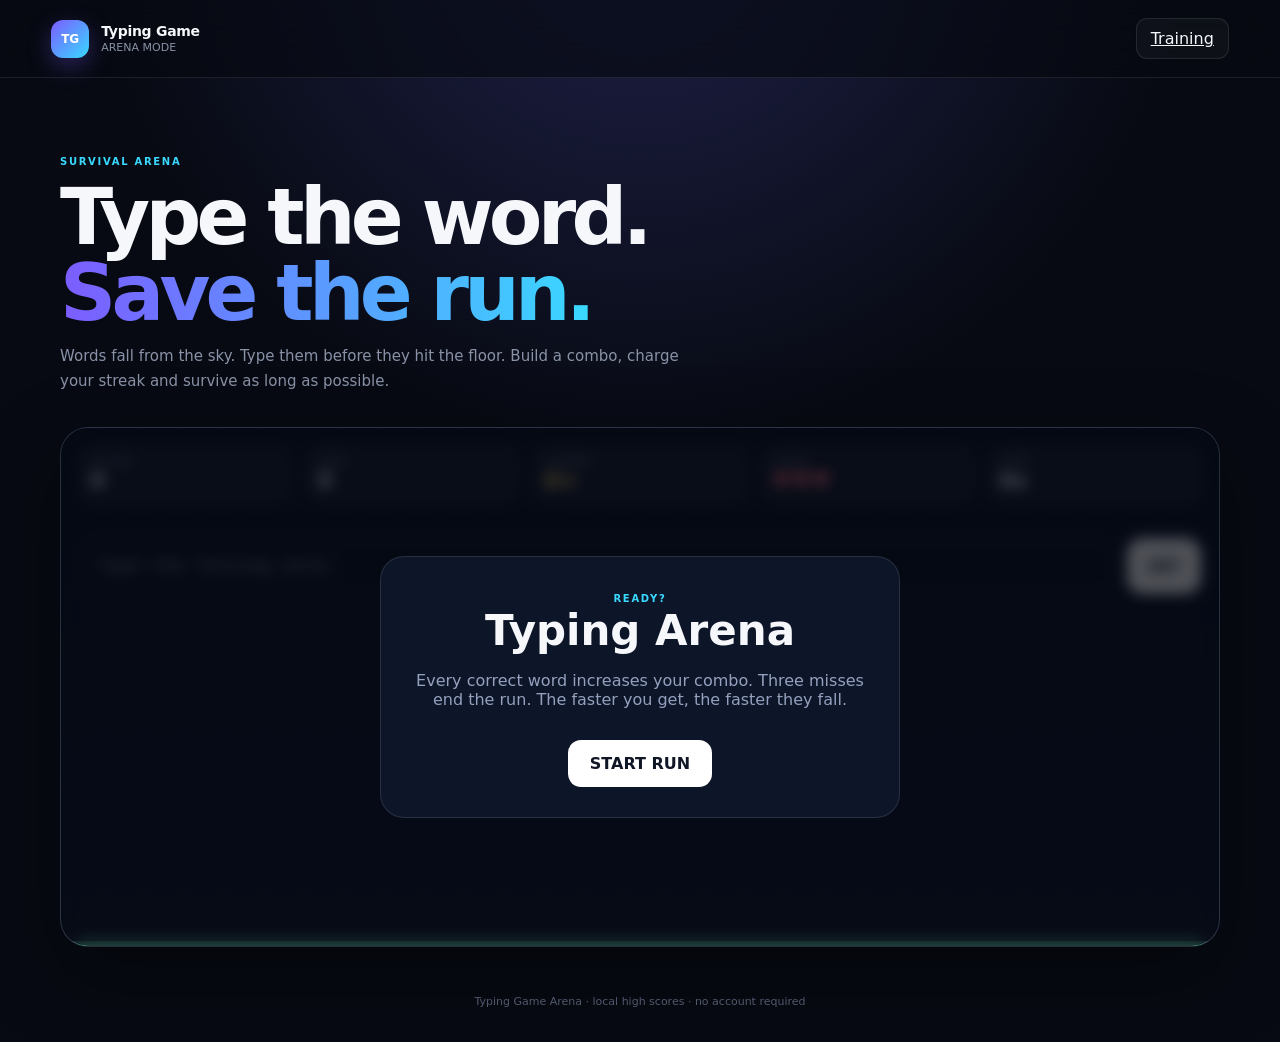
==== game.html @ dcc9b296 "Add fun survival arena game" ====
<!doctype html><html lang="en"><head><meta charset="utf-8"><meta name="viewport" content="width=device-width,initial-scale=1"><title>Typing Game — Arena</title><link rel="stylesheet" href="styles.css"><style>.arena{min-height:520px;position:relative;overflow:hidden;border:1px solid rgba(255,255,255,.12);border-radius:28px;background:linear-gradient(180deg,#091122,#11182b);box-shadow:0 28px 80px rgba(0,0,0,.35)}.arena:before{content:"";position:absolute;inset:0;background:linear-gradient(rgba(255,255,255,.025) 1px,transparent 1px),linear-gradient(90deg,rgba(255,255,255,.025) 1px,transparent 1px);background-size:40px 40px}.hud{display:grid;grid-template-columns:repeat(5,1fr);gap:10px;padding:16px;position:relative;z-index:2}.hud .h{background:rgba(255,255,255,.055);border:1px solid rgba(255,255,255,.08);border-radius:14px;padding:10px 12px}.hud small{display:block;color:#8d99b8;font-size:11px;letter-spacing:.12em}.hud strong{font-size:22px}.fall{position:absolute;top:-44px;padding:10px 15px;border-radius:12px;background:#18233c;border:1px solid rgba(255,255,255,.12);font:700 16px JetBrains Mono,monospace;box-shadow:0 12px 24px rgba(0,0,0,.25);white-space:nowrap}.fall.target{border-color:#7c9cff;box-shadow:0 0 0 2px rgba(124,156,255,.12),0 12px 28px rgba(0,0,0,.3)}.lives{color:#ff7184}.bar{position:absolute;left:0;right:0;bottom:0;height:5px;background:#24304a}.bar span{display:block;height:100%;width:100%;background:#77f0bf;transition:width .12s linear}.inputbar{position:relative;z-index:3;padding:18px;display:flex;gap:12px}.inputbar input{flex:1;padding:17px 18px;border-radius:16px;border:1px solid rgba(255,255,255,.12);background:#0b1324;color:#fff;outline:0;font:700 18px JetBrains Mono,monospace}.inputbar button{padding:0 22px;border:0;border-radius:16px;background:#fff;color:#0a1020;font-weight:800;cursor:pointer}.overlay{position:absolute;inset:0;display:grid;place-items:center;background:rgba(4,7,15,.7);backdrop-filter:blur(7px);z-index:5}.panel{width:min(520px,calc(100% - 32px));padding:30px;border:1px solid rgba(255,255,255,.11);border-radius:24px;background:#0d1528;text-align:center}.panel h1{margin:0 0 8px;font-size:42px}.panel p{color:#94a0bd}.panel button{margin-top:15px;padding:14px 22px;border:0;border-radius:13px;background:#fff;color:#101625;font-weight:800;cursor:pointer}.combo{color:#ffd86b}.streak{animation:pop .22s}.hit{animation:hit .18s}@keyframes pop{50%{transform:scale(1.12)}}@keyframes hit{50%{filter:brightness(1.8);transform:translateX(5px)}}@media(max-width:700px){.hud{grid-template-columns:repeat(3,1fr)}.arena{min-height:560px}.panel h1{font-size:32px}}</style></head><body><header class="topbar"><a class="brand" href="index.html"><span class="brand-mark">TG</span><span><strong>Typing Game</strong><small>ARENA MODE</small></span></a><div class="top-actions"><a class="ghost-btn" href="index.html">Training</a></div></header><main class="shell"><section class="hero"><div><span class="eyebrow">SURVIVAL ARENA</span><h1>Type the word.<br><span>Save the run.</span></h1><p>Words fall from the sky. Type them before they hit the floor. Build a combo, charge your streak and survive as long as possible.</p></div></section><section class="arena" id="arena"><div class="hud"><div class="h"><small>SCORE</small><strong id="score">0</strong></div><div class="h"><small>WPM</small><strong id="wpm">0</strong></div><div class="h"><small>COMBO</small><strong id="combo" class="combo">0×</strong></div><div class="h"><small>LIVES</small><strong id="lives" class="lives">♥♥♥</strong></div><div class="h"><small>TIME</small><strong id="time">0s</strong></div></div><div id="wordLayer"></div><div class="inputbar"><input id="answer" autocomplete="off" autocorrect="off" autocapitalize="off" spellcheck="false" placeholder="Type the falling word…"><button id="submit">HIT</button></div><div class="bar"><span id="lifeBar"></span></div><div id="overlay" class="overlay"><div class="panel"><div class="eyebrow">READY?</div><h1>Typing Arena</h1><p>Every correct word increases your combo. Three misses end the run. The faster you get, the faster they fall.</p><button id="start">START RUN</button></div></div></section></main><footer class="site-footer">Typing Game Arena · local high scores · no account required</footer><script>
(()=>{const $=id=>document.getElementById(id),arena=$('arena'),layer=$('wordLayer'),input=$('answer'),start=$('start'),overlay=$('overlay'),submit=$('submit');const state={run:false,score:0,combo:0,lives:3,spawn:1000,speed:72,words:[],began:0,correct:0,chars:0,timer:null,spawnTimer:null};const words=('apple planet rocket thunder forest galaxy keyboard browser coffee midnight shadow energy velocity matrix rhythm signal quantum pixel coding hacker victory future focus typing warrior speed engine network digital secure challenge precision'.split(' '));function reset(){state.score=0;state.combo=0;state.lives=3;state.spawn=1000;state.speed=72;state.words=[];state.correct=0;state.chars=0;layer.innerHTML='';input.value='';paint();}function paint(){ $('score').textContent=state.score;$('combo').textContent=state.combo+'×';$('lives').textContent='♥'.repeat(state.lives)+'♡'.repeat(3-state.lives);$('time').textContent=state.run?Math.floor((Date.now()-state.began)/1000)+'s':'0s';$('wpm').textContent=state.correct?Math.round((state.chars/5)/Math.max((Date.now()-state.began)/60000,.01)):0;$('lifeBar').style.width=Math.max(0,state.lives/3*100)+'%';}function spawn(){if(!state.run)return;const el=document.createElement('div');el.className='fall';el.textContent=words[Math.floor(Math.random()*words.length)];el.style.left=(5+Math.random()*82)+'%';el.style.top='-46px';layer.appendChild(el);state.words.push({el,word:el.textContent,y:-46});}function hit(word){const i=state.words.findIndex(x=>x.word===word);if(i<0)return;const x=state.words[i];x.el.remove();state.words.splice(i,1);state.combo++;state.correct++;state.chars+=word.length;state.score+=10+Math.min(90,state.combo*3);if(state.combo%10===0){state.lives=Math.min(3,state.lives+1);}$('combo').classList.remove('streak');void $('combo').offsetWidth;$('combo').classList.add('streak');paint();}function miss(i){const x=state.words[i];if(!x)return;x.el.remove();state.words.splice(i,1);state.lives--;state.combo=0;arena.classList.remove('hit');void arena.offsetWidth;arena.classList.add('hit');if(state.lives<=0)end();paint();}function end(){state.run=false;clearInterval(state.timer);clearTimeout(state.spawnTimer);document.querySelectorAll('.fall').forEach(e=>e.remove());const best=Number(localStorage.getItem('tg-arena-best')||0);if(state.score>best)localStorage.setItem('tg-arena-best',state.score);overlay.querySelector('h1').textContent='Run Over';overlay.querySelector('p').textContent=`Score ${state.score} · Best ${Math.max(best,state.score)} · ${$('wpm').textContent} WPM`;start.textContent='PLAY AGAIN';overlay.style.display='grid';}function loop(){if(!state.run)return;const now=performance.now();state.words.forEach((x,i)=>{x.y+=state.speed/60;x.el.style.top=x.y+'px';if(x.y>arena.clientHeight-110)miss(i);});if(state.speed<230)state.speed+=.035;paint();requestAnimationFrame(loop);}function begin(){reset();state.run=true;state.began=Date.now();overlay.style.display='none';input.focus();state.spawnTimer=setInterval(spawn,450);state.timer=setInterval(paint,250);spawn();loop();}function submitWord(){if(!state.run)return;const v=input.value.trim().toLowerCase();if(!v)return;hit(v);input.value='';}submit.onclick=submitWord;input.addEventListener('keydown',e=>{if(e.key==='Enter'){e.preventDefault();submitWord()}});start.onclick=begin;paint();})();</script></body></html>
---- styles.css ----
:root { --bg:#070a12; --panel:rgba(14,18,31,.86); --panel-2:#111728; --line:rgba(255,255,255,.09); --text:#f5f7fb; --muted:#8992a7; --muted-2:#596177; --accent:#7c5cff; --accent-2:#39d9ff; --good:#56e39f; --bad:#ff6b7d; --shadow:0 24px 70px rgba(0,0,0,.35); }
:root.light { --bg:#eef1f7; --panel:rgba(255,255,255,.86); --panel-2:#fff; --line:rgba(20,28,48,.10); --text:#141a27; --muted:#667084; --muted-2:#98a1b2; --shadow:0 24px 70px rgba(35,47,80,.12); }
*{box-sizing:border-box} html{scroll-behavior:smooth} body{margin:0;min-height:100vh;font-family:Inter,system-ui,sans-serif;color:var(--text);background:radial-gradient(circle at 50% -10%,#20224b 0,var(--bg) 42%)} button,textarea{font:inherit}button{cursor:pointer}.bg-grid{position:fixed;inset:0;pointer-events:none;opacity:.22;background-image:linear-gradient(rgba(255,255,255,.035) 1px,transparent 1px),linear-gradient(90deg,rgba(255,255,255,.035) 1px,transparent 1px);background-size:48px 48px;mask-image:linear-gradient(to bottom,black,transparent 86%)}
.topbar{position:sticky;top:0;z-index:10;display:flex;align-items:center;justify-content:space-between;padding:18px clamp(18px,4vw,56px);background:rgba(7,10,18,.66);backdrop-filter:blur(18px);border-bottom:1px solid var(--line)}.brand{display:flex;gap:12px;align-items:center;color:var(--text);text-decoration:none}.brand-mark{display:grid;place-items:center;width:38px;height:38px;border-radius:12px;font-weight:800;font-size:12px;background:linear-gradient(135deg,var(--accent),var(--accent-2));color:#fff;box-shadow:0 8px 24px rgba(124,92,255,.32)}.brand strong{display:block;font-size:14px;letter-spacing:-.02em}.brand small{display:block;color:var(--muted);font-size:11px;margin-top:2px}.top-actions{display:flex;gap:8px;align-items:center}.icon-btn,.ghost-btn,.secondary-btn,.primary-btn{border:1px solid var(--line);color:var(--text);background:rgba(255,255,255,.035);border-radius:11px;transition:.18s ease}.icon-btn{width:38px;height:38px;display:grid;place-items:center;font-size:15px}.ghost-btn,.secondary-btn{padding:10px 14px}.primary-btn{padding:11px 17px;background:linear-gradient(135deg,var(--accent),#6144e8);border-color:transparent;font-weight:700;box-shadow:0 10px 24px rgba(124,92,255,.26)}button:hover{transform:translateY(-1px)}button:active{transform:translateY(0)}
.shell{width:min(1160px,calc(100% - 32px));margin:0 auto;padding:72px 0 22px}.hero{display:flex;justify-content:space-between;gap:40px;align-items:flex-end;margin-bottom:34px}.eyebrow{display:inline-block;color:var(--accent-2);font-size:10px;font-weight:800;letter-spacing:.17em}.hero h1{margin:10px 0 12px;font-size:clamp(44px,7vw,78px);line-height:.98;letter-spacing:-.06em}.hero h1 span{color:transparent;background:linear-gradient(90deg,var(--accent),var(--accent-2));-webkit-background-clip:text;background-clip:text}.hero p{margin:0;max-width:640px;color:var(--muted);line-height:1.65;font-size:15px}.hero-best{min-width:190px;padding:18px;border:1px solid var(--line);background:rgba(255,255,255,.025);border-radius:18px;text-align:right}.hero-best span,.hero-best small{display:block;color:var(--muted);font-size:10px;letter-spacing:.12em}.hero-best strong{display:block;font:800 34px/1.1 Inter,sans-serif;margin:8px 0 5px}
.game-card{border:1px solid var(--line);border-radius:24px;background:linear-gradient(180deg,var(--panel),rgba(10,13,23,.94));box-shadow:var(--shadow);overflow:hidden}.mode-row{display:flex;gap:5px;padding:10px;border-bottom:1px solid var(--line)}.mode-btn{flex:1;border:0;background:transparent;color:var(--muted);padding:11px 14px;border-radius:12px;font-weight:700}.mode-btn.active{color:var(--text);background:rgba(124,92,255,.13);box-shadow:inset 0 0 0 1px rgba(124,92,255,.24)}.game-head{display:grid;grid-template-columns:repeat(4,1fr);gap:1px;background:var(--line)}.stat-block{background:var(--panel-2);padding:18px 22px}.stat-block span{display:block;color:var(--muted);font-size:10px;font-weight:800;letter-spacing:.12em}.stat-block strong{display:block;margin-top:6px;font-size:28px;letter-spacing:-.04em}.timer strong{color:var(--accent-2)}.progress-track{height:4px;background:rgba(255,255,255,.04)}.progress-track span{display:block;width:0;height:100%;background:linear-gradient(90deg,var(--accent),var(--accent-2));transition:width .12s linear}.prompt-wrap{padding:30px 30px 14px}.prompt-meta{display:flex;justify-content:space-between;color:var(--muted);font-size:10px;font-weight:800;letter-spacing:.12em}.prompt{min-height:162px;margin-top:16px;padding:24px;border:1px solid var(--line);border-radius:18px;background:rgba(0,0,0,.12);color:#b8c0d0;font:600 clamp(20px,2.1vw,29px)/1.8 'JetBrains Mono',monospace;letter-spacing:-.02em;overflow:hidden}.prompt .correct{color:var(--text)}.prompt .current{background:rgba(124,92,255,.22);color:#fff;border-radius:3px;box-shadow:0 0 0 1px rgba(124,92,255,.3)}.prompt .wrong{color:var(--bad);text-decoration:underline;text-decoration-thickness:2px}.typing-shell{display:block;margin:0 30px 22px;border:1px solid var(--line);border-radius:18px;background:#090d17;transition:.2s ease}.typing-shell:focus-within{border-color:rgba(124,92,255,.65);box-shadow:0 0 0 4px rgba(124,92,255,.10)}.typing-shell textarea{display:block;width:100%;min-height:96px;resize:none;border:0;outline:0;padding:20px 22px;background:transparent;color:var(--text);font:600 17px/1.6 'JetBrains Mono',monospace}.typing-shell textarea::placeholder{color:var(--muted-2)}.game-footer{display:flex;align-items:center;justify-content:space-between;gap:16px;padding:0 30px 28px}.micro-stats{display:flex;gap:17px;flex-wrap:wrap;color:var(--muted);font-size:12px}.micro-stats b{color:var(--text)}.controls{display:flex;gap:9px}kbd{margin-left:6px;padding:2px 6px;border-radius:6px;border:1px solid var(--line);color:var(--muted);font-size:10px;background:rgba(255,255,255,.04)}.feature-grid{display:grid;grid-template-columns:repeat(4,1fr);gap:12px;margin-top:14px}.feature-card{min-height:180px;padding:20px;border:1px solid var(--line);border-radius:18px;background:rgba(255,255,255,.025)}.feature-card::before{content:"";display:block;width:36px;height:3px;border-radius:999px;background:linear-gradient(90deg,var(--accent),var(--accent-2));margin-bottom:18px}.feature-icon{font-size:20px}.feature-card h3{margin:15px 0 8px;font-size:15px}.feature-card p{margin:0;color:var(--muted);font-size:12px;line-height:1.6}.dialog{width:min(680px,calc(100% - 32px));padding:0;border:1px solid var(--line);border-radius:22px;background:var(--panel-2);color:var(--text);box-shadow:0 35px 100px rgba(0,0,0,.55)}.dialog::backdrop{background:rgba(0,0,0,.58);backdrop-filter:blur(8px)}.dialog-head{display:flex;justify-content:space-between;gap:18px;padding:24px;border-bottom:1px solid var(--line)}.dialog h2{margin:7px 0 0;letter-spacing:-.04em}.stats-grid{display:grid;grid-template-columns:repeat(4,1fr);gap:1px;background:var(--line)}.stats-grid>div{padding:20px;background:var(--panel-2)}.stats-grid span{color:var(--muted);font-size:10px;text-transform:uppercase;letter-spacing:.1em}.stats-grid strong{display:block;margin-top:7px;font-size:24px}.achievement-panel{padding:24px}.panel-title{display:flex;justify-content:space-between;color:var(--muted);font-size:12px;margin-bottom:12px}.achievements{display:grid;grid-template-columns:1fr 1fr;gap:10px}.achievement{display:flex;gap:12px;align-items:center;padding:13px;border:1px solid var(--line);border-radius:14px;background:rgba(255,255,255,.025);opacity:.5}.achievement.unlocked{opacity:1;border-color:rgba(86,227,159,.32)}.achievement-icon{font-size:20px;width:32px;text-align:center}.achievement strong{display:block;font-size:12px}.achievement small{color:var(--muted);font-size:10px}.dialog-actions{display:flex;justify-content:flex-end;padding:0 24px 24px}.toast{position:fixed;left:50%;bottom:22px;transform:translate(-50%,20px);padding:11px 15px;border:1px solid var(--line);border-radius:999px;background:#131a2b;color:var(--text);font-size:12px;font-weight:700;opacity:0;pointer-events:none;transition:.24s;z-index:30}.toast.show{opacity:1;transform:translate(-50%,0)}.site-footer{padding:26px 16px 34px;text-align:center;color:var(--muted-2);font-size:11px}.site-footer span{color:var(--muted)}.shake{animation:shake .25s linear}@keyframes shake{25%{transform:translateX(-3px)}50%{transform:translateX(3px)}75%{transform:translateX(-2px)}}.pulse{animation:pulse .28s ease}@keyframes pulse{50%{transform:scale(1.015)}}
@media (max-width:900px){.feature-grid{grid-template-columns:1fr 1fr}.hero{align-items:flex-start;flex-direction:column}.hero-best{width:100%;text-align:left}.game-footer{align-items:flex-start;flex-direction:column}.controls{width:100%}.controls button{flex:1}}@media (max-width:620px){.shell{width:min(100% - 18px,1160px);padding-top:42px}.topbar{padding:14px 12px}.ghost-btn{display:none}.hero h1{font-size:46px}.game-head{grid-template-columns:1fr 1fr}.prompt-wrap{padding:22px 16px 10px}.prompt{padding:18px;min-height:180px;font-size:17px;line-height:1.9}.typing-shell{margin:0 16px 18px}.game-footer{padding:0 16px 18px}.feature-grid{grid-template-columns:1fr}.achievements{grid-template-columns:1fr}.stats-grid{grid-template-columns:1fr 1fr}}
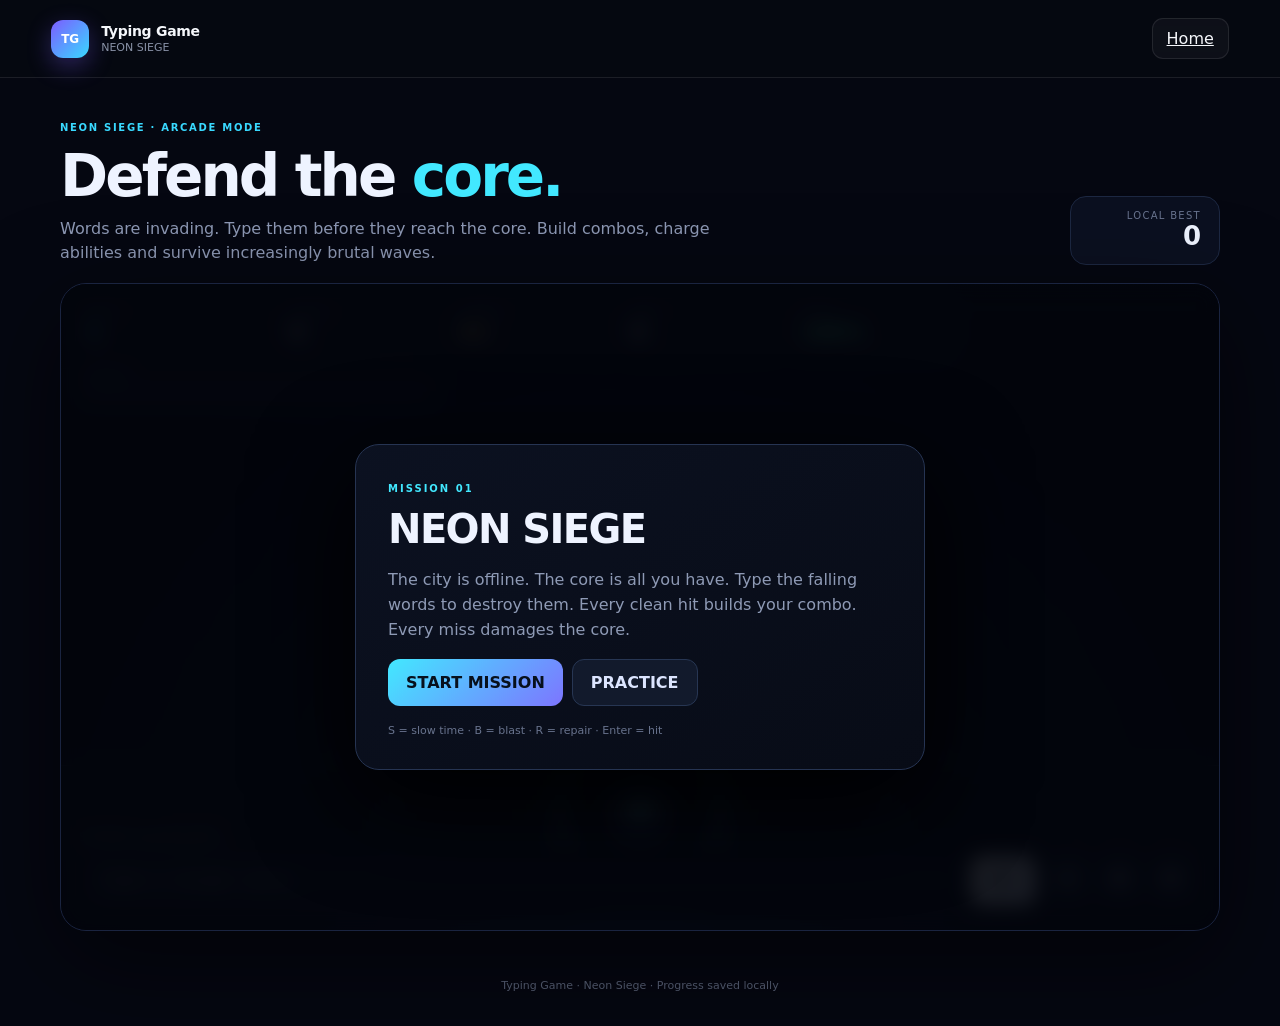
==== commit 79ea62d9: "Rebuild Typing Game as Neon Siege arcade experience" ====
--- a/game.html
+++ b/game.html
@@ -1,2 +1,31 @@
-<!doctype html><html lang="en"><head><meta charset="utf-8"><meta name="viewport" content="width=device-width,initial-scale=1"><title>Typing Game — Arena</title><link rel="stylesheet" href="styles.css"><style>.arena{min-height:520px;position:relative;overflow:hidden;border:1px solid rgba(255,255,255,.12);border-radius:28px;background:linear-gradient(180deg,#091122,#11182b);box-shadow:0 28px 80px rgba(0,0,0,.35)}.arena:before{content:"";position:absolute;inset:0;background:linear-gradient(rgba(255,255,255,.025) 1px,transparent 1px),linear-gradient(90deg,rgba(255,255,255,.025) 1px,transparent 1px);background-size:40px 40px}.hud{display:grid;grid-template-columns:repeat(5,1fr);gap:10px;padding:16px;position:relative;z-index:2}.hud .h{background:rgba(255,255,255,.055);border:1px solid rgba(255,255,255,.08);border-radius:14px;padding:10px 12px}.hud small{display:block;color:#8d99b8;font-size:11px;letter-spacing:.12em}.hud strong{font-size:22px}.fall{position:absolute;top:-44px;padding:10px 15px;border-radius:12px;background:#18233c;border:1px solid rgba(255,255,255,.12);font:700 16px JetBrains Mono,monospace;box-shadow:0 12px 24px rgba(0,0,0,.25);white-space:nowrap}.fall.target{border-color:#7c9cff;box-shadow:0 0 0 2px rgba(124,156,255,.12),0 12px 28px rgba(0,0,0,.3)}.lives{color:#ff7184}.bar{position:absolute;left:0;right:0;bottom:0;height:5px;background:#24304a}.bar span{display:block;height:100%;width:100%;background:#77f0bf;transition:width .12s linear}.inputbar{position:relative;z-index:3;padding:18px;display:flex;gap:12px}.inputbar input{flex:1;padding:17px 18px;border-radius:16px;border:1px solid rgba(255,255,255,.12);background:#0b1324;color:#fff;outline:0;font:700 18px JetBrains Mono,monospace}.inputbar button{padding:0 22px;border:0;border-radius:16px;background:#fff;color:#0a1020;font-weight:800;cursor:pointer}.overlay{position:absolute;inset:0;display:grid;place-items:center;background:rgba(4,7,15,.7);backdrop-filter:blur(7px);z-index:5}.panel{width:min(520px,calc(100% - 32px));padding:30px;border:1px solid rgba(255,255,255,.11);border-radius:24px;background:#0d1528;text-align:center}.panel h1{margin:0 0 8px;font-size:42px}.panel p{color:#94a0bd}.panel button{margin-top:15px;padding:14px 22px;border:0;border-radius:13px;background:#fff;color:#101625;font-weight:800;cursor:pointer}.combo{color:#ffd86b}.streak{animation:pop .22s}.hit{animation:hit .18s}@keyframes pop{50%{transform:scale(1.12)}}@keyframes hit{50%{filter:brightness(1.8);transform:translateX(5px)}}@media(max-width:700px){.hud{grid-template-columns:repeat(3,1fr)}.arena{min-height:560px}.panel h1{font-size:32px}}</style></head><body><header class="topbar"><a class="brand" href="index.html"><span class="brand-mark">TG</span><span><strong>Typing Game</strong><small>ARENA MODE</small></span></a><div class="top-actions"><a class="ghost-btn" href="index.html">Training</a></div></header><main class="shell"><section class="hero"><div><span class="eyebrow">SURVIVAL ARENA</span><h1>Type the word.<br><span>Save the run.</span></h1><p>Words fall from the sky. Type them before they hit the floor. Build a combo, charge your streak and survive as long as possible.</p></div></section><section class="arena" id="arena"><div class="hud"><div class="h"><small>SCORE</small><strong id="score">0</strong></div><div class="h"><small>WPM</small><strong id="wpm">0</strong></div><div class="h"><small>COMBO</small><strong id="combo" class="combo">0×</strong></div><div class="h"><small>LIVES</small><strong id="lives" class="lives">♥♥♥</strong></div><div class="h"><small>TIME</small><strong id="time">0s</strong></div></div><div id="wordLayer"></div><div class="inputbar"><input id="answer" autocomplete="off" autocorrect="off" autocapitalize="off" spellcheck="false" placeholder="Type the falling word…"><button id="submit">HIT</button></div><div class="bar"><span id="lifeBar"></span></div><div id="overlay" class="overlay"><div class="panel"><div class="eyebrow">READY?</div><h1>Typing Arena</h1><p>Every correct word increases your combo. Three misses end the run. The faster you get, the faster they fall.</p><button id="start">START RUN</button></div></div></section></main><footer class="site-footer">Typing Game Arena · local high scores · no account required</footer><script>
-(()=>{const $=id=>document.getElementById(id),arena=$('arena'),layer=$('wordLayer'),input=$('answer'),start=$('start'),overlay=$('overlay'),submit=$('submit');const state={run:false,score:0,combo:0,lives:3,spawn:1000,speed:72,words:[],began:0,correct:0,chars:0,timer:null,spawnTimer:null};const words=('apple planet rocket thunder forest galaxy keyboard browser coffee midnight shadow energy velocity matrix rhythm signal quantum pixel coding hacker victory future focus typing warrior speed engine network digital secure challenge precision'.split(' '));function reset(){state.score=0;state.combo=0;state.lives=3;state.spawn=1000;state.speed=72;state.words=[];state.correct=0;state.chars=0;layer.innerHTML='';input.value='';paint();}function paint(){ $('score').textContent=state.score;$('combo').textContent=state.combo+'×';$('lives').textContent='♥'.repeat(state.lives)+'♡'.repeat(3-state.lives);$('time').textContent=state.run?Math.floor((Date.now()-state.began)/1000)+'s':'0s';$('wpm').textContent=state.correct?Math.round((state.chars/5)/Math.max((Date.now()-state.began)/60000,.01)):0;$('lifeBar').style.width=Math.max(0,state.lives/3*100)+'%';}function spawn(){if(!state.run)return;const el=document.createElement('div');el.className='fall';el.textContent=words[Math.floor(Math.random()*words.length)];el.style.left=(5+Math.random()*82)+'%';el.style.top='-46px';layer.appendChild(el);state.words.push({el,word:el.textContent,y:-46});}function hit(word){const i=state.words.findIndex(x=>x.word===word);if(i<0)return;const x=state.words[i];x.el.remove();state.words.splice(i,1);state.combo++;state.correct++;state.chars+=word.length;state.score+=10+Math.min(90,state.combo*3);if(state.combo%10===0){state.lives=Math.min(3,state.lives+1);}$('combo').classList.remove('streak');void $('combo').offsetWidth;$('combo').classList.add('streak');paint();}function miss(i){const x=state.words[i];if(!x)return;x.el.remove();state.words.splice(i,1);state.lives--;state.combo=0;arena.classList.remove('hit');void arena.offsetWidth;arena.classList.add('hit');if(state.lives<=0)end();paint();}function end(){state.run=false;clearInterval(state.timer);clearTimeout(state.spawnTimer);document.querySelectorAll('.fall').forEach(e=>e.remove());const best=Number(localStorage.getItem('tg-arena-best')||0);if(state.score>best)localStorage.setItem('tg-arena-best',state.score);overlay.querySelector('h1').textContent='Run Over';overlay.querySelector('p').textContent=`Score ${state.score} · Best ${Math.max(best,state.score)} · ${$('wpm').textContent} WPM`;start.textContent='PLAY AGAIN';overlay.style.display='grid';}function loop(){if(!state.run)return;const now=performance.now();state.words.forEach((x,i)=>{x.y+=state.speed/60;x.el.style.top=x.y+'px';if(x.y>arena.clientHeight-110)miss(i);});if(state.speed<230)state.speed+=.035;paint();requestAnimationFrame(loop);}function begin(){reset();state.run=true;state.began=Date.now();overlay.style.display='none';input.focus();state.spawnTimer=setInterval(spawn,450);state.timer=setInterval(paint,250);spawn();loop();}function submitWord(){if(!state.run)return;const v=input.value.trim().toLowerCase();if(!v)return;hit(v);input.value='';}submit.onclick=submitWord;input.addEventListener('keydown',e=>{if(e.key==='Enter'){e.preventDefault();submitWord()}});start.onclick=begin;paint();})();</script></body></html>+<!doctype html>
+<html lang="en"><head><meta charset="utf-8"><meta name="viewport" content="width=device-width,initial-scale=1"><meta name="theme-color" content="#070914"><title>Typing Game — Neon Siege</title><link rel="stylesheet" href="styles.css"><style>
+:root{--cyan:#42e8ff;--purple:#8b6cff;--pink:#ff5ca8;--green:#5dffad;--gold:#ffd45c;--red:#ff5870}body{background:#050711;color:#eef3ff;overflow-x:hidden}.shell{padding-top:38px}.game-title{display:flex;justify-content:space-between;align-items:end;gap:20px;margin-bottom:18px}.game-title h1{font-size:clamp(34px,5vw,58px);margin:7px 0;letter-spacing:-.05em}.game-title h1 span{color:var(--cyan)}.game-title p{color:#8d98b4;margin:0;max-width:650px;line-height:1.5}.best{border:1px solid #1d2842;background:#0b1020;border-radius:16px;padding:13px 18px;text-align:right;min-width:150px}.best small{display:block;color:#69748f;font-size:10px;letter-spacing:.13em}.best b{font-size:26px}.stage{position:relative;height:min(680px,72vh);min-height:520px;border:1px solid #1a2440;border-radius:26px;overflow:hidden;background:radial-gradient(circle at 50% 100%,#111d3a 0,#080c19 42%,#050711 78%);box-shadow:0 30px 100px #0008}.stage:before{content:"";position:absolute;inset:0;background:linear-gradient(#ffffff06 1px,transparent 1px),linear-gradient(90deg,#ffffff06 1px,transparent 1px);background-size:42px 42px;mask-image:linear-gradient(to bottom,#000,transparent)}.stars{position:absolute;inset:0;background-image:radial-gradient(#ffffffaa 1px,transparent 1px);background-size:97px 113px;opacity:.18}.city{position:absolute;bottom:70px;left:0;right:0;height:95px;background:linear-gradient(90deg,#080b15 0 7%,transparent 7% 9%,#090d18 9% 15%,transparent 15% 18%,#080b15 18% 27%,transparent 27% 30%,#0a0e1b 30% 42%,transparent 42% 46%,#090c17 46% 53%,transparent 53% 58%,#090d19 58% 70%,transparent 70% 73%,#080b15 73% 83%,transparent 83% 87%,#090d18 87%);border-top:1px solid #1c2b4a}.core{position:absolute;bottom:48px;left:50%;transform:translateX(-50%);width:145px;height:145px;border-radius:50%;background:radial-gradient(circle,#b8faff 0 4%,#42e8ff 5% 9%,#172a50 10% 35%,#09101f 36%);box-shadow:0 0 35px #42e8ff66,0 0 110px #42e8ff22;border:1px solid #42e8ff55}.core:after{content:"CORE";position:absolute;inset:0;display:grid;place-items:center;font-size:11px;letter-spacing:.25em;font-weight:800;color:#bdf8ff}.hud{position:absolute;top:0;left:0;right:0;z-index:8;padding:14px;display:grid;grid-template-columns:1.2fr repeat(4,1fr) 1.5fr;gap:8px;background:linear-gradient(#070a14ee,#070a1488,transparent)}.stat{padding:9px 11px;border:1px solid #1b2742;background:#0a0f1dce;border-radius:12px;backdrop-filter:blur(8px)}.stat small{display:block;color:#697591;font-size:9px;letter-spacing:.14em}.stat b{display:block;font-size:20px;margin-top:2px}.health b{color:var(--green)}.combo b{color:var(--gold)}.wave b{color:var(--cyan)}.meter{grid-column:span 2}.meter .track{height:7px;border-radius:9px;background:#171e31;overflow:hidden;margin-top:7px}.meter span{display:block;height:100%;width:100%;background:linear-gradient(90deg,var(--purple),var(--cyan));transition:width .15s}.words{position:absolute;inset:72px 0 125px;z-index:4}.enemy{position:absolute;min-width:74px;padding:9px 13px;border:1px solid #263657;border-radius:12px;background:linear-gradient(135deg,#111b30,#0b1120);box-shadow:0 10px 28px #0007;color:#eaf2ff;font:700 15px/1 JetBrains Mono,monospace;transition:transform .1s}.enemy:before{content:"";position:absolute;left:50%;top:100%;width:1px;height:120px;background:linear-gradient(#42e8ff66,transparent)}.enemy.target{border-color:var(--cyan);box-shadow:0 0 0 2px #42e8ff18,0 0 28px #42e8ff22}.enemy.danger{border-color:#ff587088;background:#28111b}.enemy.boss{font-size:18px;padding:14px 18px;border-color:#ff5ca8;background:linear-gradient(135deg,#32132b,#1b1023);box-shadow:0 0 32px #ff5ca833}.enemy.boss:before{height:150px;background:linear-gradient(#ff5ca866,transparent)}.bossbar{position:absolute;top:78px;left:18%;right:18%;z-index:7;display:none}.bossbar.show{display:block}.bossbar label{display:flex;justify-content:space-between;font-size:10px;color:#ff9ac7;letter-spacing:.12em}.boss-track{height:8px;background:#2b1425;border-radius:9px;margin-top:5px;overflow:hidden}.boss-track span{display:block;height:100%;background:linear-gradient(90deg,var(--pink),var(--purple));width:100%}.input-zone{position:absolute;z-index:9;left:14px;right:14px;bottom:14px;display:flex;gap:9px;padding:10px;border:1px solid #202c48;border-radius:18px;background:#070b16e8;backdrop-filter:blur(12px)}.input-zone input{min-width:0;flex:1;border:0;outline:0;background:#0d1425;color:#fff;border-radius:12px;padding:15px 16px;font:700 17px JetBrains Mono,monospace}.input-zone button{border:0;border-radius:12px;padding:0 18px;font-weight:900;background:linear-gradient(135deg,#fff,#d9e5ff);color:#09101e}.power{display:flex;gap:7px}.power button{width:45px;height:45px;padding:0;border:1px solid #25324e;background:#10182b;color:#fff;border-radius:11px;font-weight:800}.power button.ready{border-color:var(--gold);box-shadow:0 0 16px #ffd45c2b}.feed{position:absolute;left:18px;bottom:86px;z-index:8;font-size:12px;color:#7f8aa4;pointer-events:none}.float{position:absolute;z-index:10;font-weight:900;pointer-events:none;animation:floatup .7s forwards}.float.good{color:var(--green)}.float.gold{color:var(--gold)}.float.bad{color:var(--red)}@keyframes floatup{to{transform:translateY(-55px);opacity:0}}.flash{animation:flash .22s}@keyframes flash{50%{filter:brightness(2)}}.shake{animation:shake .25s}@keyframes shake{25%{transform:translateX(-7px)}75%{transform:translateX(7px)}}.screen{position:absolute;inset:0;z-index:20;display:grid;place-items:center;background:#03050ce6;backdrop-filter:blur(10px)}.screen.hide{display:none}.card{width:min(570px,calc(100% - 30px));padding:32px;border:1px solid #263452;background:linear-gradient(145deg,#0c1222f2,#080c17f2);border-radius:24px;box-shadow:0 30px 100px #000}.card .tag{color:var(--cyan);font-size:10px;font-weight:900;letter-spacing:.2em}.card h2{font-size:40px;margin:10px 0 8px;letter-spacing:-.04em}.card p{color:#8e9ab5;line-height:1.55}.start{margin-top:12px;display:flex;gap:9px;flex-wrap:wrap}.start button{border:0;border-radius:12px;padding:13px 18px;font-weight:900;cursor:pointer}.primary{background:linear-gradient(135deg,var(--cyan),#7d75ff);color:#07101c}.secondary{background:#121a2c;color:#dce5ff;border:1px solid #273653!important}.result-grid{display:grid;grid-template-columns:repeat(3,1fr);gap:8px;margin:18px 0}.result{padding:13px;border:1px solid #1d2943;border-radius:12px;background:#0b1120}.result small{display:block;color:#697591;font-size:9px}.result b{font-size:23px}.ach{display:flex;gap:7px;flex-wrap:wrap;margin-top:10px}.badge{padding:7px 9px;border-radius:9px;background:#131c30;color:#aebbd5;font-size:10px}.badge.on{color:#ffd76b;border:1px solid #6b5723}.tip{margin-top:18px;font-size:11px;color:#68738d}.mobile-note{display:none}@media(max-width:800px){.hud{grid-template-columns:repeat(3,1fr)}.meter{grid-column:span 3}.game-title{align-items:start}.best{display:none}.core{width:110px;height:110px}.words{inset:125px 0 125px}.mobile-note{display:block}.result-grid{grid-template-columns:repeat(2,1fr)}}
+</style></head>
+<body>
+<header class="topbar"><a class="brand" href="index.html"><span class="brand-mark">TG</span><span><strong>Typing Game</strong><small>NEON SIEGE</small></span></a><div class="top-actions"><a class="ghost-btn" href="index.html">Home</a></div></header>
+<main class="shell"><section class="game-title"><div><span class="eyebrow">NEON SIEGE · ARCADE MODE</span><h1>Defend the <span>core.</span></h1><p>Words are invading. Type them before they reach the core. Build combos, charge abilities and survive increasingly brutal waves.</p></div><div class="best"><small>LOCAL BEST</small><b id="best">0</b></div></section>
+<section class="stage" id="stage"><div class="stars"></div><div class="city"></div><div class="core"></div><div class="hud"><div class="stat wave"><small>WAVE</small><b id="wave">1</b></div><div class="stat"><small>SCORE</small><b id="score">0</b></div><div class="stat combo"><small>COMBO</small><b id="combo">0×</b></div><div class="stat"><small>WPM</small><b id="wpm">0</b></div><div class="stat health"><small>CORE</small><b id="health">100%</b></div><div class="stat meter"><small>ENERGY</small><div class="track"><span id="energy"></span></div></div></div>
+<div class="bossbar" id="bossbar"><label><span id="bossname">BOSS</span><span id="bossnum">100%</span></label><div class="boss-track"><span id="bosshp"></span></div></div><div class="words" id="words"></div><div class="feed" id="feed">SYSTEM: Awaiting pilot…</div><div class="input-zone"><input id="input" placeholder="Type a target word…" autocomplete="off" autocorrect="off" autocapitalize="off" spellcheck="false"><button id="hit">HIT</button><div class="power"><button id="slow" title="Slow time">S</button><button id="blast" title="Blast nearest target">B</button><button id="shield" title="Repair core">R</button></div></div><div class="screen" id="screen"><div class="card" id="card"><span class="tag">MISSION 01</span><h2>NEON SIEGE</h2><p>The city is offline. The core is all you have. Type the falling words to destroy them. Every clean hit builds your combo. Every miss damages the core.</p><div class="start"><button class="primary" id="start">START MISSION</button><button class="secondary" id="practice">PRACTICE</button></div><div class="tip">S = slow time · B = blast · R = repair · Enter = hit</div></div></div></section></main><footer class="site-footer">Typing Game · Neon Siege · Progress saved locally</footer>
+<script>
+(()=>{'use strict';const $=id=>document.getElementById(id);const ui={stage:$('stage'),words:$('words'),input:$('input'),hit:$('hit'),screen:$('screen'),card:$('card'),start:$('start'),practice:$('practice'),wave:$('wave'),score:$('score'),combo:$('combo'),wpm:$('wpm'),health:$('health'),energy:$('energy'),bossbar:$('bossbar'),bosshp:$('bosshp'),bossnum:$('bossnum'),bossname:$('bossname'),feed:$('feed'),best:$('best'),slow:$('slow'),blast:$('blast'),shield:$('shield')};
+const pools={easy:'sun moon star cloud river apple music green happy quick jump light code game',mid:'keyboard browser velocity thunder rocket signal matrix shadow digital engine network secure future galaxy rhythm focus precise typing warrior',hard:'encryption framework javascript algorithm container architecture vulnerability authentication filesystem websocket deployment repository performance concurrency',boss:'cataclysm firewall overlord datastream meltdown singularity apocalypse'};
+const cfg={wave:1,score:0,combo:0,health:100,energy:0,wpm:0,chars:0,startAt:0,correct:0,errors:0,running:false,practice:false,spawnMs:1150,fall:38,spawnTimer:null,raf:null,words:[],boss:null,slowUntil:0};
+const saved=()=>Number(localStorage.getItem('neon-siege-best')||0);ui.best.textContent=saved();
+function pool(){let p=cfg.wave<3?pools.easy:cfg.wave<6?pools.mid:pools.hard;return p.split(' ')}function rand(a){return a[Math.floor(Math.random()*a.length)]}function say(t){ui.feed.textContent='SYSTEM: '+t}
+function stats(){ui.wave.textContent=cfg.wave;ui.score.textContent=cfg.score;ui.combo.textContent=cfg.combo+'×';ui.health.textContent=Math.max(0,Math.round(cfg.health))+'%';ui.energy.style.width=cfg.energy+'%';ui.wpm.textContent=cfg.correct?Math.round((cfg.chars/5)/Math.max((Date.now()-cfg.startAt)/60000,.01)):0;ui.slow.classList.toggle('ready',cfg.energy>=30);ui.blast.classList.toggle('ready',cfg.energy>=55);ui.shield.classList.toggle('ready',cfg.energy>=40)}
+function popup(text,kind,x,y){const e=document.createElement('div');e.className='float '+kind;e.textContent=text;e.style.left=x+'px';e.style.top=y+'px';ui.stage.appendChild(e);setTimeout(()=>e.remove(),700)}
+function tone(freq,d=.05){try{const C=AudioContext||webkitAudioContext,c=tone.c||(tone.c=new C),o=c.createOscillator(),g=c.createGain();o.frequency.value=freq;g.gain.value=.025;g.gain.exponentialRampToValueAtTime(.0001,c.currentTime+d);o.connect(g);g.connect(c.destination);o.start();o.stop(c.currentTime+d)}catch{}}
+function spawn(force=false){if(!cfg.running)return;if(!force&&cfg.boss)return;const e=document.createElement('div');let word=rand(pool());if(Math.random()<.08)word=word.toUpperCase();e.className='enemy';e.textContent=word;const x=5+Math.random()*85;e.style.left=x+'%';e.style.top='-45px';ui.words.appendChild(e);const ob={el:e,word:word.toLowerCase(),y:-45,x};cfg.words.push(ob);}
+function boss(){cfg.boss={hp:100,max:100};ui.bossbar.classList.add('show');ui.bossname.textContent=rand(['VOID TITAN','RED QUEEN','DATA WRAITH','THE OVERLORD']);ui.bossnum.textContent='100%';ui.bosshp.style.width='100%';const e=document.createElement('div');e.className='enemy boss';e.textContent=rand(pools.boss.split(' '));e.style.left='38%';e.style.top='-60px';ui.words.appendChild(e);cfg.words.push({el:e,word:e.textContent.toLowerCase(),y:-60,x:38,boss:true});say('BOSS WAVE — DESTROY THE CORE EATER');tone(160,.25)}
+function destroy(ob,i){const rect=ob.el.getBoundingClientRect(),sr=ui.stage.getBoundingClientRect();ob.el.remove();cfg.words.splice(i,1);const mult=1+Math.min(4,Math.floor(cfg.combo/5)*.25);cfg.combo++;cfg.correct++;cfg.chars+=ob.word.length;cfg.energy=Math.min(100,cfg.energy+6);cfg.score+=Math.round((10+ob.word.length*2)*mult);popup('+'+Math.round((10+ob.word.length*2)*mult),cfg.combo%10===0?'gold':'good',rect.left-sr.left,rect.top-sr.top);tone(500+Math.min(500,cfg.combo*7),.035);if(cfg.combo%12===0){cfg.health=Math.min(100,cfg.health+5);say('COMBO REWARD — CORE REPAIRED +5%')}if(ob.boss){cfg.boss.hp-=10;ui.bosshp.style.width=cfg.boss.hp+'%';ui.bossnum.textContent=cfg.boss.hp+'%';if(cfg.boss.hp<=0){cfg.boss=null;ui.bossbar.classList.remove('show');cfg.score+=500;cfg.energy=100;say('BOSS DESTROYED — +500 SCORE / ENERGY FULL');popup('BOSS DOWN! +500','gold',sr.width/2-50,140);nextWave()}}stats()}
+function damage(i){const ob=cfg.words[i];if(!ob)return;ob.el.remove();cfg.words.splice(i,1);if(ob.boss){cfg.health=0}else{cfg.health-=ob.word.length>10?12:8}cfg.combo=0;cfg.errors++;ui.stage.classList.remove('shake');void ui.stage.offsetWidth;ui.stage.classList.add('shake');popup('CORE HIT!','bad',ob.el.offsetLeft,ob.y);tone(130,.09);say('WARNING — CORE UNDER ATTACK');if(cfg.health<=0)end();stats()}
+function target(){const v=ui.input.value.toLowerCase();if(!v)return null;let matches=cfg.words.filter(w=>w.word.startsWith(v));if(!matches.length)matches=cfg.words.filter(w=>w.word.includes(v));return matches.sort((a,b)=>b.y-a.y)[0]||null}
+function hit(){if(!cfg.running)return;const v=ui.input.value.trim().toLowerCase();if(!v)return;const ob=target();if(ob&&ob.word===v){destroy(ob,cfg.words.indexOf(ob));ui.input.value='';if(cfg.wave>=4&&cfg.combo>0&&cfg.combo%15===0)nextWave()}else{cfg.errors++;cfg.combo=0;ui.input.value='';popup('MISS','bad',ui.stage.clientWidth/2,ui.stage.clientHeight-130);tone(180,.05);stats()}}
+function nextWave(){cfg.wave++;cfg.spawnMs=Math.max(430,1150-(cfg.wave-1)*65);cfg.fall=Math.min(145,38+(cfg.wave-1)*8);say('WAVE '+cfg.wave+' INCOMING — SPEED '+Math.round(cfg.fall));if(cfg.wave%5===0)setTimeout(boss,500);stats()}
+function abilities(){if(cfg.energy>=30&&ui.input.value===''){cfg.energy-=30;cfg.slowUntil=Date.now()+7000;say('TIME DILATION ACTIVE — 7s');tone(780,.12)}if(cfg.energy>=55&&ui.input.value==='blast'){cfg.energy-=55;let near=cfg.words.slice().sort((a,b)=>b.y-a.y).slice(0,3);near.forEach(o=>destroy(o,cfg.words.indexOf(o)));ui.input.value='';say('ARC BLAST — TARGETS DELETED');tone(900,.18)}if(cfg.energy>=40&&ui.input.value==='repair'){cfg.energy-=40;cfg.health=Math.min(100,cfg.health+25);ui.input.value='';say('NANO REPAIR — +25% CORE');tone(640,.12)}stats()}
+function tick(){if(!cfg.running)return;const dt=16/1000,slow=Date.now()<cfg.slowUntil?.42:1;for(let i=cfg.words.length-1;i>=0;i--){const o=cfg.words[i];o.y+=cfg.fall*dt*slow;o.el.style.top=o.y+'px';const input=ui.input.value.toLowerCase();o.el.classList.toggle('target',!!input&&o.word.startsWith(input));if(o.y>ui.words.clientHeight-45)damage(i)}if(!cfg.boss&&cfg.words.length<Math.min(7,2+Math.floor(cfg.wave/2)))spawn();if(!cfg.boss&&Math.random()<.003&&cfg.wave>1)nextWave();stats();cfg.raf=requestAnimationFrame(tick)}
+function start(practice=false){Object.assign(cfg,{wave:1,score:0,combo:0,health:100,energy:0,chars:0,correct:0,errors:0,running:true,practice,spawnMs:practice?1350:1150,fall:practice?28:38,words:[],boss:null,slowUntil:0});ui.words.innerHTML='';ui.screen.classList.add('hide');ui.input.disabled=false;ui.input.value='';ui.input.focus();cfg.startAt=Date.now();clearInterval(cfg.spawnTimer);cfg.spawnTimer=setInterval(()=>spawn(),cfg.spawnMs);spawn(true);say(practice?'PRACTICE MODE — NO GAME OVER':'MISSION STARTED — DEFEND THE CORE');tick();stats()}
+function end(){cfg.running=false;clearInterval(cfg.spawnTimer);cancelAnimationFrame(cfg.raf);const best=Math.max(saved(),cfg.score);localStorage.setItem('neon-siege-best',best);ui.best.textContent=best;ui.input.disabled=true;ui.card.innerHTML='<span class="tag">MISSION COMPLETE</span><h2>CORE OFFLINE</h2><p>You held the line until the invasion broke through.</p><div class="result-grid"><div class="result"><small>SCORE</small><b>'+cfg.score+'</b></div><div class="result"><small>WPM</small><b>'+ui.wpm.textContent+'</b></div><div class="result"><small>WAVE</small><b>'+cfg.wave+'</b></div><div class="result"><small>BEST COMBO</small><b>'+cfg.combo+'×</b></div><div class="result"><small>ACCURACY</small><b>'+Math.round(cfg.correct/Math.max(1,cfg.correct+cfg.errors)*100)+'%</b></div><div class="result"><small>HIGH SCORE</small><b>'+best+'</b></div></div><div class="ach"><span class="badge '+(cfg.score>=500?'on':'')+'">'+(cfg.score>=500?'🏆':'○')+' 500 SCORE</span><span class="badge '+(cfg.wave>=5?'on':'')+'">'+(cfg.wave>=5?'👹':'○')+' BOSS WAVE</span><span class="badge '+(cfg.combo>=25?'on':'')+'">'+(cfg.combo>=25?'🔥':'○')+' 25 COMBO</span></div><div class="start"><button class="primary" id="again">PLAY AGAIN</button><button class="secondary" id="practice2">PRACTICE</button></div>';ui.screen.classList.remove('hide');$('again').onclick=()=>start(false);$('practice2').onclick=()=>start(true)}
+ui.start.onclick=()=>start(false);ui.practice.onclick=()=>start(true);ui.hit.onclick=hit;ui.input.addEventListener('keydown',e=>{if(e.key==='Enter'){e.preventDefault();if(ui.input.value==='blast'||ui.input.value==='repair')abilities();else hit()}if(e.key.toLowerCase()==='s'&&e.ctrlKey===false&&ui.input.value==='')abilities()});ui.slow.onclick=()=>{if(cfg.energy>=30){cfg.energy-=30;cfg.slowUntil=Date.now()+7000;say('TIME DILATION ACTIVE — 7s');stats()}};ui.blast.onclick=()=>{if(cfg.energy>=55){cfg.energy-=55;cfg.words.slice().sort((a,b)=>b.y-a.y).slice(0,3).forEach(o=>destroy(o,cfg.words.indexOf(o)));say('ARC BLAST FIRED');stats()}};ui.shield.onclick=()=>{if(cfg.energy>=40){cfg.energy-=40;cfg.health=Math.min(100,cfg.health+25);say('NANO REPAIR — +25% CORE');stats()}};document.addEventListener('keydown',e=>{if(e.key==='Escape'&&!cfg.running)ui.screen.classList.add('hide')});stats();
+})();</script></body></html>
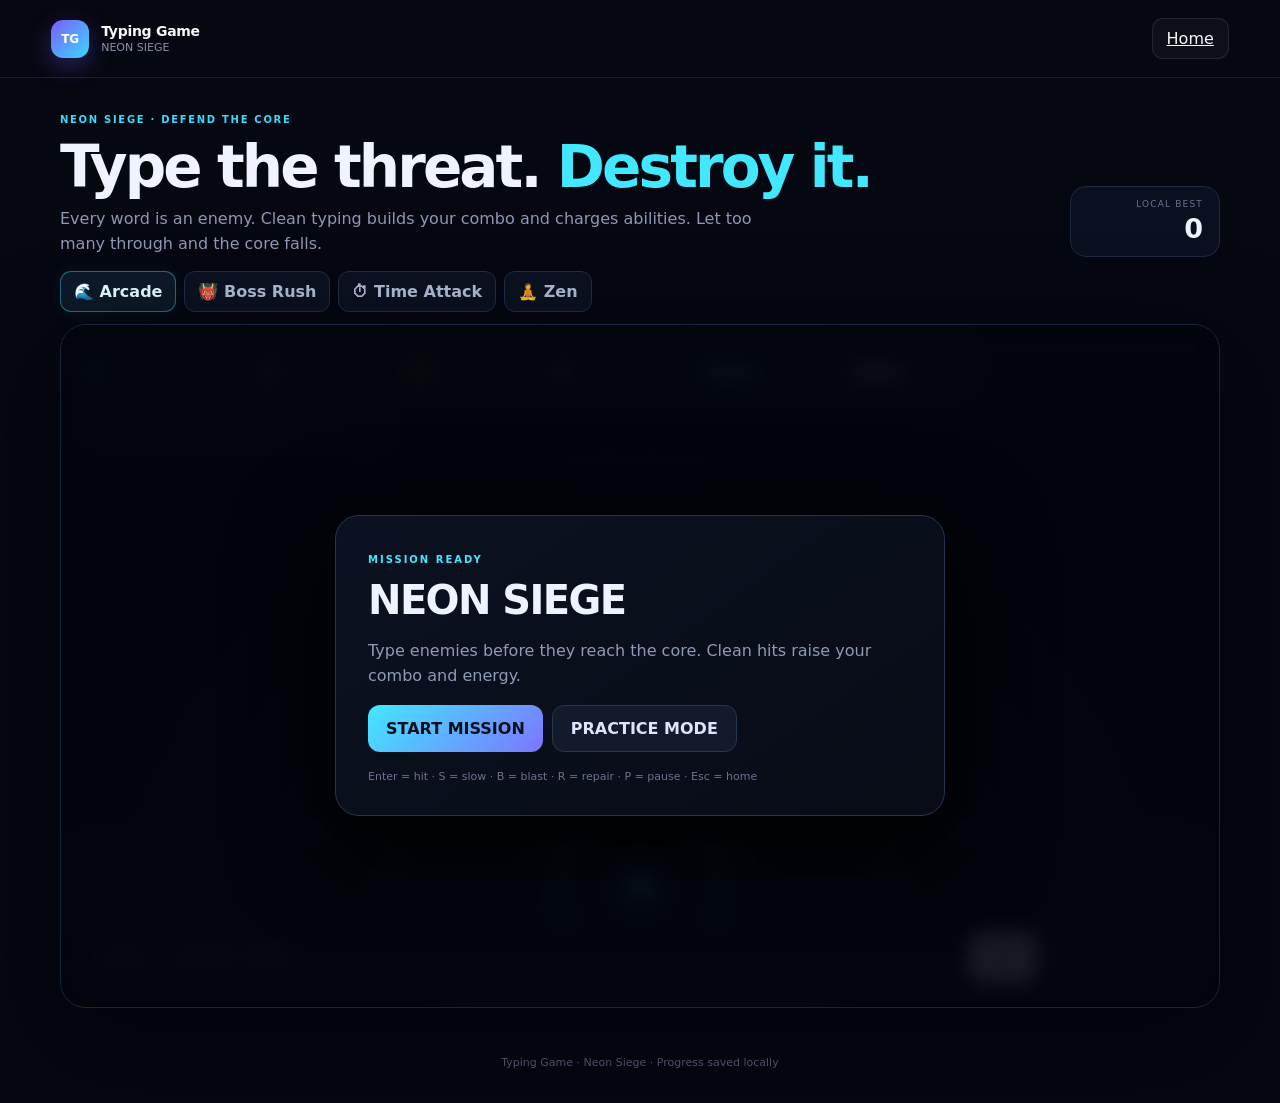
==== commit fee8c570: "Rebuild Neon Siege from deep research specification" ====
--- a/game.html
+++ b/game.html
@@ -1,31 +1,27 @@
-<!doctype html>
-<html lang="en"><head><meta charset="utf-8"><meta name="viewport" content="width=device-width,initial-scale=1"><meta name="theme-color" content="#070914"><title>Typing Game — Neon Siege</title><link rel="stylesheet" href="styles.css"><style>
-:root{--cyan:#42e8ff;--purple:#8b6cff;--pink:#ff5ca8;--green:#5dffad;--gold:#ffd45c;--red:#ff5870}body{background:#050711;color:#eef3ff;overflow-x:hidden}.shell{padding-top:38px}.game-title{display:flex;justify-content:space-between;align-items:end;gap:20px;margin-bottom:18px}.game-title h1{font-size:clamp(34px,5vw,58px);margin:7px 0;letter-spacing:-.05em}.game-title h1 span{color:var(--cyan)}.game-title p{color:#8d98b4;margin:0;max-width:650px;line-height:1.5}.best{border:1px solid #1d2842;background:#0b1020;border-radius:16px;padding:13px 18px;text-align:right;min-width:150px}.best small{display:block;color:#69748f;font-size:10px;letter-spacing:.13em}.best b{font-size:26px}.stage{position:relative;height:min(680px,72vh);min-height:520px;border:1px solid #1a2440;border-radius:26px;overflow:hidden;background:radial-gradient(circle at 50% 100%,#111d3a 0,#080c19 42%,#050711 78%);box-shadow:0 30px 100px #0008}.stage:before{content:"";position:absolute;inset:0;background:linear-gradient(#ffffff06 1px,transparent 1px),linear-gradient(90deg,#ffffff06 1px,transparent 1px);background-size:42px 42px;mask-image:linear-gradient(to bottom,#000,transparent)}.stars{position:absolute;inset:0;background-image:radial-gradient(#ffffffaa 1px,transparent 1px);background-size:97px 113px;opacity:.18}.city{position:absolute;bottom:70px;left:0;right:0;height:95px;background:linear-gradient(90deg,#080b15 0 7%,transparent 7% 9%,#090d18 9% 15%,transparent 15% 18%,#080b15 18% 27%,transparent 27% 30%,#0a0e1b 30% 42%,transparent 42% 46%,#090c17 46% 53%,transparent 53% 58%,#090d19 58% 70%,transparent 70% 73%,#080b15 73% 83%,transparent 83% 87%,#090d18 87%);border-top:1px solid #1c2b4a}.core{position:absolute;bottom:48px;left:50%;transform:translateX(-50%);width:145px;height:145px;border-radius:50%;background:radial-gradient(circle,#b8faff 0 4%,#42e8ff 5% 9%,#172a50 10% 35%,#09101f 36%);box-shadow:0 0 35px #42e8ff66,0 0 110px #42e8ff22;border:1px solid #42e8ff55}.core:after{content:"CORE";position:absolute;inset:0;display:grid;place-items:center;font-size:11px;letter-spacing:.25em;font-weight:800;color:#bdf8ff}.hud{position:absolute;top:0;left:0;right:0;z-index:8;padding:14px;display:grid;grid-template-columns:1.2fr repeat(4,1fr) 1.5fr;gap:8px;background:linear-gradient(#070a14ee,#070a1488,transparent)}.stat{padding:9px 11px;border:1px solid #1b2742;background:#0a0f1dce;border-radius:12px;backdrop-filter:blur(8px)}.stat small{display:block;color:#697591;font-size:9px;letter-spacing:.14em}.stat b{display:block;font-size:20px;margin-top:2px}.health b{color:var(--green)}.combo b{color:var(--gold)}.wave b{color:var(--cyan)}.meter{grid-column:span 2}.meter .track{height:7px;border-radius:9px;background:#171e31;overflow:hidden;margin-top:7px}.meter span{display:block;height:100%;width:100%;background:linear-gradient(90deg,var(--purple),var(--cyan));transition:width .15s}.words{position:absolute;inset:72px 0 125px;z-index:4}.enemy{position:absolute;min-width:74px;padding:9px 13px;border:1px solid #263657;border-radius:12px;background:linear-gradient(135deg,#111b30,#0b1120);box-shadow:0 10px 28px #0007;color:#eaf2ff;font:700 15px/1 JetBrains Mono,monospace;transition:transform .1s}.enemy:before{content:"";position:absolute;left:50%;top:100%;width:1px;height:120px;background:linear-gradient(#42e8ff66,transparent)}.enemy.target{border-color:var(--cyan);box-shadow:0 0 0 2px #42e8ff18,0 0 28px #42e8ff22}.enemy.danger{border-color:#ff587088;background:#28111b}.enemy.boss{font-size:18px;padding:14px 18px;border-color:#ff5ca8;background:linear-gradient(135deg,#32132b,#1b1023);box-shadow:0 0 32px #ff5ca833}.enemy.boss:before{height:150px;background:linear-gradient(#ff5ca866,transparent)}.bossbar{position:absolute;top:78px;left:18%;right:18%;z-index:7;display:none}.bossbar.show{display:block}.bossbar label{display:flex;justify-content:space-between;font-size:10px;color:#ff9ac7;letter-spacing:.12em}.boss-track{height:8px;background:#2b1425;border-radius:9px;margin-top:5px;overflow:hidden}.boss-track span{display:block;height:100%;background:linear-gradient(90deg,var(--pink),var(--purple));width:100%}.input-zone{position:absolute;z-index:9;left:14px;right:14px;bottom:14px;display:flex;gap:9px;padding:10px;border:1px solid #202c48;border-radius:18px;background:#070b16e8;backdrop-filter:blur(12px)}.input-zone input{min-width:0;flex:1;border:0;outline:0;background:#0d1425;color:#fff;border-radius:12px;padding:15px 16px;font:700 17px JetBrains Mono,monospace}.input-zone button{border:0;border-radius:12px;padding:0 18px;font-weight:900;background:linear-gradient(135deg,#fff,#d9e5ff);color:#09101e}.power{display:flex;gap:7px}.power button{width:45px;height:45px;padding:0;border:1px solid #25324e;background:#10182b;color:#fff;border-radius:11px;font-weight:800}.power button.ready{border-color:var(--gold);box-shadow:0 0 16px #ffd45c2b}.feed{position:absolute;left:18px;bottom:86px;z-index:8;font-size:12px;color:#7f8aa4;pointer-events:none}.float{position:absolute;z-index:10;font-weight:900;pointer-events:none;animation:floatup .7s forwards}.float.good{color:var(--green)}.float.gold{color:var(--gold)}.float.bad{color:var(--red)}@keyframes floatup{to{transform:translateY(-55px);opacity:0}}.flash{animation:flash .22s}@keyframes flash{50%{filter:brightness(2)}}.shake{animation:shake .25s}@keyframes shake{25%{transform:translateX(-7px)}75%{transform:translateX(7px)}}.screen{position:absolute;inset:0;z-index:20;display:grid;place-items:center;background:#03050ce6;backdrop-filter:blur(10px)}.screen.hide{display:none}.card{width:min(570px,calc(100% - 30px));padding:32px;border:1px solid #263452;background:linear-gradient(145deg,#0c1222f2,#080c17f2);border-radius:24px;box-shadow:0 30px 100px #000}.card .tag{color:var(--cyan);font-size:10px;font-weight:900;letter-spacing:.2em}.card h2{font-size:40px;margin:10px 0 8px;letter-spacing:-.04em}.card p{color:#8e9ab5;line-height:1.55}.start{margin-top:12px;display:flex;gap:9px;flex-wrap:wrap}.start button{border:0;border-radius:12px;padding:13px 18px;font-weight:900;cursor:pointer}.primary{background:linear-gradient(135deg,var(--cyan),#7d75ff);color:#07101c}.secondary{background:#121a2c;color:#dce5ff;border:1px solid #273653!important}.result-grid{display:grid;grid-template-columns:repeat(3,1fr);gap:8px;margin:18px 0}.result{padding:13px;border:1px solid #1d2943;border-radius:12px;background:#0b1120}.result small{display:block;color:#697591;font-size:9px}.result b{font-size:23px}.ach{display:flex;gap:7px;flex-wrap:wrap;margin-top:10px}.badge{padding:7px 9px;border-radius:9px;background:#131c30;color:#aebbd5;font-size:10px}.badge.on{color:#ffd76b;border:1px solid #6b5723}.tip{margin-top:18px;font-size:11px;color:#68738d}.mobile-note{display:none}@media(max-width:800px){.hud{grid-template-columns:repeat(3,1fr)}.meter{grid-column:span 3}.game-title{align-items:start}.best{display:none}.core{width:110px;height:110px}.words{inset:125px 0 125px}.mobile-note{display:block}.result-grid{grid-template-columns:repeat(2,1fr)}}
-</style></head>
-<body>
-<header class="topbar"><a class="brand" href="index.html"><span class="brand-mark">TG</span><span><strong>Typing Game</strong><small>NEON SIEGE</small></span></a><div class="top-actions"><a class="ghost-btn" href="index.html">Home</a></div></header>
-<main class="shell"><section class="game-title"><div><span class="eyebrow">NEON SIEGE · ARCADE MODE</span><h1>Defend the <span>core.</span></h1><p>Words are invading. Type them before they reach the core. Build combos, charge abilities and survive increasingly brutal waves.</p></div><div class="best"><small>LOCAL BEST</small><b id="best">0</b></div></section>
-<section class="stage" id="stage"><div class="stars"></div><div class="city"></div><div class="core"></div><div class="hud"><div class="stat wave"><small>WAVE</small><b id="wave">1</b></div><div class="stat"><small>SCORE</small><b id="score">0</b></div><div class="stat combo"><small>COMBO</small><b id="combo">0×</b></div><div class="stat"><small>WPM</small><b id="wpm">0</b></div><div class="stat health"><small>CORE</small><b id="health">100%</b></div><div class="stat meter"><small>ENERGY</small><div class="track"><span id="energy"></span></div></div></div>
-<div class="bossbar" id="bossbar"><label><span id="bossname">BOSS</span><span id="bossnum">100%</span></label><div class="boss-track"><span id="bosshp"></span></div></div><div class="words" id="words"></div><div class="feed" id="feed">SYSTEM: Awaiting pilot…</div><div class="input-zone"><input id="input" placeholder="Type a target word…" autocomplete="off" autocorrect="off" autocapitalize="off" spellcheck="false"><button id="hit">HIT</button><div class="power"><button id="slow" title="Slow time">S</button><button id="blast" title="Blast nearest target">B</button><button id="shield" title="Repair core">R</button></div></div><div class="screen" id="screen"><div class="card" id="card"><span class="tag">MISSION 01</span><h2>NEON SIEGE</h2><p>The city is offline. The core is all you have. Type the falling words to destroy them. Every clean hit builds your combo. Every miss damages the core.</p><div class="start"><button class="primary" id="start">START MISSION</button><button class="secondary" id="practice">PRACTICE</button></div><div class="tip">S = slow time · B = blast · R = repair · Enter = hit</div></div></div></section></main><footer class="site-footer">Typing Game · Neon Siege · Progress saved locally</footer>
-<script>
-(()=>{'use strict';const $=id=>document.getElementById(id);const ui={stage:$('stage'),words:$('words'),input:$('input'),hit:$('hit'),screen:$('screen'),card:$('card'),start:$('start'),practice:$('practice'),wave:$('wave'),score:$('score'),combo:$('combo'),wpm:$('wpm'),health:$('health'),energy:$('energy'),bossbar:$('bossbar'),bosshp:$('bosshp'),bossnum:$('bossnum'),bossname:$('bossname'),feed:$('feed'),best:$('best'),slow:$('slow'),blast:$('blast'),shield:$('shield')};
-const pools={easy:'sun moon star cloud river apple music green happy quick jump light code game',mid:'keyboard browser velocity thunder rocket signal matrix shadow digital engine network secure future galaxy rhythm focus precise typing warrior',hard:'encryption framework javascript algorithm container architecture vulnerability authentication filesystem websocket deployment repository performance concurrency',boss:'cataclysm firewall overlord datastream meltdown singularity apocalypse'};
-const cfg={wave:1,score:0,combo:0,health:100,energy:0,wpm:0,chars:0,startAt:0,correct:0,errors:0,running:false,practice:false,spawnMs:1150,fall:38,spawnTimer:null,raf:null,words:[],boss:null,slowUntil:0};
-const saved=()=>Number(localStorage.getItem('neon-siege-best')||0);ui.best.textContent=saved();
-function pool(){let p=cfg.wave<3?pools.easy:cfg.wave<6?pools.mid:pools.hard;return p.split(' ')}function rand(a){return a[Math.floor(Math.random()*a.length)]}function say(t){ui.feed.textContent='SYSTEM: '+t}
-function stats(){ui.wave.textContent=cfg.wave;ui.score.textContent=cfg.score;ui.combo.textContent=cfg.combo+'×';ui.health.textContent=Math.max(0,Math.round(cfg.health))+'%';ui.energy.style.width=cfg.energy+'%';ui.wpm.textContent=cfg.correct?Math.round((cfg.chars/5)/Math.max((Date.now()-cfg.startAt)/60000,.01)):0;ui.slow.classList.toggle('ready',cfg.energy>=30);ui.blast.classList.toggle('ready',cfg.energy>=55);ui.shield.classList.toggle('ready',cfg.energy>=40)}
+<!doctype html><html lang="en"><head><meta charset="utf-8"><meta name="viewport" content="width=device-width,initial-scale=1"><meta name="theme-color" content="#050711"><title>Typing Game — Neon Siege</title><link rel="stylesheet" href="styles.css"><style>:root{--cyan:#42e8ff;--purple:#8b6cff;--pink:#ff5ca8;--green:#5dffad;--gold:#ffd45c;--red:#ff5870}body{background:#050711;color:#eef3ff;overflow-x:hidden}.shell{padding-top:30px}.game-top{display:flex;align-items:end;justify-content:space-between;gap:20px;margin-bottom:14px}.game-top h1{font-size:clamp(34px,5vw,58px);margin:6px 0;letter-spacing:-.05em}.game-top h1 span{color:var(--cyan)}.game-top p{margin:0;max-width:700px;color:#8d98b4;line-height:1.55}.best{border:1px solid #1d2842;background:#0b1020;border-radius:16px;padding:12px 16px;min-width:150px;text-align:right}.best small{display:block;color:#69748f;font-size:9px;letter-spacing:.13em}.best b{display:block;font-size:27px;margin-top:4px}.mode-tabs{display:flex;gap:8px;flex-wrap:wrap;margin-bottom:12px}.mode-tabs button{border:1px solid #202d49;background:#0b1120;color:#aebbd5;border-radius:11px;padding:10px 13px;font-weight:800;cursor:pointer}.mode-tabs button.active{border-color:#42e8ff66;color:#dffcff;background:#0d1928;box-shadow:0 0 18px #42e8ff12}.stage{position:relative;height:min(700px,76vh);min-height:540px;border:1px solid #1a2440;border-radius:26px;overflow:hidden;background:radial-gradient(circle at 50% 100%,#111d3a 0,#080c19 42%,#050711 78%);box-shadow:0 30px 100px #0008}.stage:before{content:"";position:absolute;inset:0;background:linear-gradient(#ffffff06 1px,transparent 1px),linear-gradient(90deg,#ffffff06 1px,transparent 1px);background-size:42px 42px;mask-image:linear-gradient(#000,transparent)}.stars{position:absolute;inset:0;background-image:radial-gradient(#ffffffaa 1px,transparent 1px);background-size:97px 113px;opacity:.18}.city{position:absolute;bottom:78px;left:0;right:0;height:95px;background:linear-gradient(90deg,#080b15 0 7%,transparent 7% 9%,#090d18 9% 15%,transparent 15% 18%,#080b15 18% 27%,transparent 27% 30%,#0a0e1b 30% 42%,transparent 42% 46%,#090c17 46% 53%,transparent 53% 58%,#090d19 58% 70%,transparent 70% 73%,#080b15 73% 83%,transparent 83% 87%,#090d18 87%);border-top:1px solid #1c2b4a}.core{position:absolute;bottom:48px;left:50%;transform:translateX(-50%);width:145px;height:145px;border-radius:50%;background:radial-gradient(circle,#e8fdff 0 3%,#42e8ff 4% 9%,#172a50 10% 35%,#09101f 36%);box-shadow:0 0 35px #42e8ff66,0 0 110px #42e8ff22;border:1px solid #42e8ff55}.core:after{content:"CORE";position:absolute;inset:0;display:grid;place-items:center;font-size:11px;letter-spacing:.24em;font-weight:900;color:#bdf8ff}.hud{position:absolute;top:0;left:0;right:0;z-index:8;padding:14px;display:grid;grid-template-columns:1.2fr repeat(5,1fr) 1.6fr;gap:8px;background:linear-gradient(#070a14ee,#070a1488,transparent)}.stat{padding:9px 11px;border:1px solid #1b2742;background:#0a0f1dce;border-radius:12px;backdrop-filter:blur(8px)}.stat small{display:block;color:#697591;font-size:9px;letter-spacing:.14em}.stat b{display:block;font-size:20px;margin-top:2px}.health b{color:var(--green)}.combo b{color:var(--gold)}.wave b{color:var(--cyan)}.meter{grid-column:span 2}.meter .track{height:7px;border-radius:9px;background:#171e31;overflow:hidden;margin-top:7px}.meter span{display:block;height:100%;width:0;background:linear-gradient(90deg,var(--purple),var(--cyan));transition:width .15s}.words{position:absolute;inset:84px 0 132px;z-index:4}.enemy{position:absolute;min-width:74px;padding:10px 14px;border:1px solid #263657;border-radius:12px;background:linear-gradient(135deg,#111b30,#0b1120);box-shadow:0 10px 28px #0007;color:#eaf2ff;font:700 15px/1 JetBrains Mono,monospace;white-space:nowrap}.enemy.target{border-color:var(--cyan);box-shadow:0 0 0 2px #42e8ff19,0 0 28px #42e8ff27}.enemy.danger{border-color:#ff587088;background:#28111b}.enemy.boss{font-size:18px;padding:14px 18px;border-color:#ff5ca8;background:linear-gradient(135deg,#32132b,#1b1023);box-shadow:0 0 32px #ff5ca833}.enemy.power{border-color:var(--gold);background:#2a230c;color:#fff2ad}.enemy:before{content:"";position:absolute;left:50%;top:100%;width:1px;height:110px;background:linear-gradient(#42e8ff66,transparent)}.enemy.boss:before{height:150px;background:linear-gradient(#ff5ca866,transparent)}.bossbar{position:absolute;top:80px;left:18%;right:18%;z-index:7;display:none}.bossbar.show{display:block}.bossbar label{display:flex;justify-content:space-between;font-size:10px;color:#ff9ac7;letter-spacing:.12em}.boss-track{height:8px;background:#2b1425;border-radius:9px;margin-top:5px;overflow:hidden}.boss-track span{display:block;height:100%;background:linear-gradient(90deg,var(--pink),var(--purple));width:100%}.input-zone{position:absolute;z-index:9;left:14px;right:14px;bottom:14px;display:flex;gap:9px;padding:10px;border:1px solid #202c48;border-radius:18px;background:#070b16e8;backdrop-filter:blur(12px)}.input-zone input{min-width:0;flex:1;border:0;outline:0;background:#0d1425;color:#fff;border-radius:12px;padding:15px 16px;font:700 17px JetBrains Mono,monospace}.input-zone button{border:0;border-radius:12px;padding:0 18px;font-weight:900;background:linear-gradient(135deg,#fff,#d9e5ff);color:#09101e;cursor:pointer}.powers{display:flex;gap:7px}.powers button{width:45px;height:45px;padding:0;border:1px solid #25324e;background:#10182b;color:#fff;border-radius:11px;font-weight:900;cursor:pointer}.powers button.ready{border-color:var(--gold);box-shadow:0 0 16px #ffd45c2b}.powers button:disabled{opacity:.4;cursor:not-allowed}.bossbar+*{}.feed{position:absolute;left:18px;bottom:86px;z-index:8;font-size:11px;color:#7f8aa4;pointer-events:none}.float{position:absolute;z-index:10;font-weight:900;pointer-events:none;animation:floatup .7s forwards}.float.good{color:var(--green)}.float.gold{color:var(--gold)}.float.bad{color:var(--red)}@keyframes floatup{to{transform:translateY(-55px);opacity:0}}.flash{animation:flash .22s}@keyframes flash{50%{filter:brightness(2)}}.shake{animation:shake .25s}@keyframes shake{25%{transform:translateX(-7px)}75%{transform:translateX(7px)}}.screen{position:absolute;inset:0;z-index:20;display:grid;place-items:center;background:#03050ce6;backdrop-filter:blur(10px)}.screen.hide{display:none}.card{width:min(610px,calc(100% - 30px));padding:32px;border:1px solid #263452;background:linear-gradient(145deg,#0c1222f2,#080c17f2);border-radius:24px;box-shadow:0 30px 100px #000}.tag{color:var(--cyan);font-size:10px;font-weight:900;letter-spacing:.2em}.card h2{font-size:40px;margin:10px 0 8px;letter-spacing:-.04em}.card p{color:#8e9ab5;line-height:1.55}.actions{display:flex;gap:9px;flex-wrap:wrap;margin-top:14px}.actions button{border:0;border-radius:12px;padding:13px 18px;font-weight:900;cursor:pointer}.primary{background:linear-gradient(135deg,var(--cyan),#7d75ff);color:#07101c}.secondary{background:#121a2c;color:#dce5ff;border:1px solid #273653!important}.result-grid{display:grid;grid-template-columns:repeat(4,1fr);gap:8px;margin:18px 0}.result{padding:13px;border:1px solid #1d2943;border-radius:12px;background:#0b1120}.result small{display:block;color:#697591;font-size:9px}.result b{font-size:23px}.ach{display:flex;gap:7px;flex-wrap:wrap;margin-top:10px}.badge{padding:7px 9px;border-radius:9px;background:#131c30;color:#7d89a3;font-size:10px}.badge.on{color:#ffd76b;border:1px solid #6b5723}.tip{margin-top:18px;font-size:11px;color:#68738d}@media(max-width:900px){.hud{grid-template-columns:repeat(3,1fr)}.meter{grid-column:span 3}.game-top{align-items:start}.best{display:none}}@media(max-width:560px){.stage{min-height:600px;height:78vh}.core{width:110px;height:110px}.words{inset:140px 0 135px}.result-grid{grid-template-columns:repeat(2,1fr)}.powers button{width:40px;height:45px}.input-zone{padding:8px}.input-zone button{padding:0 12px}.card{padding:24px}.card h2{font-size:32px}}</style></head>
+<body><header class="topbar"><a class="brand" href="index.html"><span class="brand-mark">TG</span><span><strong>Typing Game</strong><small>NEON SIEGE</small></span></a><div class="top-actions"><a class="ghost-btn" href="index.html">Home</a></div></header><main class="shell"><section class="game-top"><div><span class="eyebrow">NEON SIEGE · DEFEND THE CORE</span><h1>Type the threat. <span>Destroy it.</span></h1><p>Every word is an enemy. Clean typing builds your combo and charges abilities. Let too many through and the core falls.</p></div><div class="best"><small>LOCAL BEST</small><b id="best">0</b></div></section><div class="mode-tabs" id="modeTabs"><button data-mode="arcade" class="active">🌊 Arcade</button><button data-mode="boss">👹 Boss Rush</button><button data-mode="time">⏱ Time Attack</button><button data-mode="zen">🧘 Zen</button></div><section class="stage" id="stage"><div class="stars"></div><div class="city"></div><div class="core" id="core"></div><div class="hud"><div class="stat wave"><small>WAVE</small><b id="wave">1</b></div><div class="stat"><small>SCORE</small><b id="score">0</b></div><div class="stat combo"><small>COMBO</small><b id="combo">0×</b></div><div class="stat"><small>WPM</small><b id="wpm">0</b></div><div class="stat health"><small>CORE</small><b id="health">100%</b></div><div class="stat"><small>ACC</small><b id="accuracy">100%</b></div><div class="stat meter"><small>ENERGY</small><div class="track"><span id="energy"></span></div></div></div><div class="bossbar" id="bossbar"><label><span id="bossname">BOSS</span><span id="bossnum">100%</span></label><div class="boss-track"><span id="bosshp"></span></div></div><div class="words" id="words"></div><div class="feed" id="feed">SYSTEM: Awaiting pilot…</div><div class="input-zone"><input id="input" placeholder="Type a target word…" autocomplete="off" autocorrect="off" autocapitalize="off" spellcheck="false" aria-label="Type target word"><button id="hit">HIT</button><div class="powers"><button id="slow" title="Slow time">S</button><button id="blast" title="Blast targets">B</button><button id="shield" title="Repair core">R</button></div></div><div class="screen" id="screen"><div class="card" id="card"><span class="tag">MISSION READY</span><h2>NEON SIEGE</h2><p id="intro">Defend the core through escalating waves. Type words to destroy enemies, chain clean hits for score multipliers, and spend energy when the screen gets dangerous.</p><div class="actions"><button class="primary" id="start">START MISSION</button><button class="secondary" id="practice">PRACTICE MODE</button></div><div class="tip">Enter = hit · S = slow · B = blast · R = repair · P = pause · Esc = home</div></div></div></section></main><footer class="site-footer">Typing Game · Neon Siege · Progress saved locally</footer><script>
+(()=>{'use strict';const $=id=>document.getElementById(id);const ui={stage:$('stage'),core:$('core'),words:$('words'),input:$('input'),hit:$('hit'),screen:$('screen'),card:$('card'),start:$('start'),practice:$('practice'),wave:$('wave'),score:$('score'),combo:$('combo'),wpm:$('wpm'),health:$('health'),accuracy:$('accuracy'),energy:$('energy'),bossbar:$('bossbar'),bosshp:$('bosshp'),bossnum:$('bossnum'),bossname:$('bossname'),feed:$('feed'),best:$('best'),tabs:$('modeTabs'),slow:$('slow'),blast:$('blast'),shield:$('shield')};
+const POOLS={easy:'sun moon star cloud river apple music green happy quick jump light code game run blue fire wind gold neon pixel',mid:'keyboard browser velocity thunder rocket signal matrix shadow digital engine network secure future galaxy rhythm focus precise typing warrior momentum control',hard:'encryption framework javascript algorithm container architecture vulnerability authentication filesystem websocket deployment repository performance concurrency privilege cryptography',boss:'cataclysm firewall overlord datastream meltdown singularity apocalypse corruption blackout extinction protocol'};const BOSS=['VOID TITAN','RED QUEEN','DATA WRAITH','NIGHT ENGINE'];let g={mode:'arcade',running:false,paused:false,wave:1,score:0,combo:0,health:100,energy:0,correct:0,errors:0,chars:0,startAt:0,lastWaveAt:0,spawnMs:1200,fall:38,timeLimit:60,nextBoss:4,boss:null,slowUntil:0,words:[],spawnTimer:null,raf:null,statsTimer:null};
+function getBest(){return Number(localStorage.getItem('neon-siege-best')||0)}function saveResult(){const best=Math.max(getBest(),g.score);localStorage.setItem('neon-siege-best',String(best));const p=JSON.parse(localStorage.getItem('neon-profile')||'{}');p.runs=(p.runs||0)+1;p.words=(p.words||0)+g.correct;p.bestCombo=Math.max(p.bestCombo||0,g.combo);p.bestScore=Math.max(p.bestScore||0,best);localStorage.setItem('neon-profile',JSON.stringify(p));ui.best.textContent=best}
+function say(t){ui.feed.textContent='SYSTEM: '+t}function rand(a){return a[Math.floor(Math.random()*a.length)]}function pool(){if(g.mode==='zen')return POOLS.mid.split(' ');if(g.wave<3)return POOLS.easy.split(' ');if(g.wave<6)return POOLS.mid.split(' ');return POOLS.hard.split(' ')}
+function tone(freq,d=.05){try{const AC=window.AudioContext||window.webkitAudioContext;if(!AC)return;const c=tone.c||(tone.c=new AC()),o=c.createOscillator(),a=c.createGain();o.frequency.value=freq;o.type='sine';a.gain.setValueAtTime(.025,c.currentTime);a.gain.exponentialRampToValueAtTime(.0001,c.currentTime+d);o.connect(a);a.connect(c.destination);o.start();o.stop(c.currentTime+d)}catch{}}
 function popup(text,kind,x,y){const e=document.createElement('div');e.className='float '+kind;e.textContent=text;e.style.left=x+'px';e.style.top=y+'px';ui.stage.appendChild(e);setTimeout(()=>e.remove(),700)}
-function tone(freq,d=.05){try{const C=AudioContext||webkitAudioContext,c=tone.c||(tone.c=new C),o=c.createOscillator(),g=c.createGain();o.frequency.value=freq;g.gain.value=.025;g.gain.exponentialRampToValueAtTime(.0001,c.currentTime+d);o.connect(g);g.connect(c.destination);o.start();o.stop(c.currentTime+d)}catch{}}
-function spawn(force=false){if(!cfg.running)return;if(!force&&cfg.boss)return;const e=document.createElement('div');let word=rand(pool());if(Math.random()<.08)word=word.toUpperCase();e.className='enemy';e.textContent=word;const x=5+Math.random()*85;e.style.left=x+'%';e.style.top='-45px';ui.words.appendChild(e);const ob={el:e,word:word.toLowerCase(),y:-45,x};cfg.words.push(ob);}
-function boss(){cfg.boss={hp:100,max:100};ui.bossbar.classList.add('show');ui.bossname.textContent=rand(['VOID TITAN','RED QUEEN','DATA WRAITH','THE OVERLORD']);ui.bossnum.textContent='100%';ui.bosshp.style.width='100%';const e=document.createElement('div');e.className='enemy boss';e.textContent=rand(pools.boss.split(' '));e.style.left='38%';e.style.top='-60px';ui.words.appendChild(e);cfg.words.push({el:e,word:e.textContent.toLowerCase(),y:-60,x:38,boss:true});say('BOSS WAVE — DESTROY THE CORE EATER');tone(160,.25)}
-function destroy(ob,i){const rect=ob.el.getBoundingClientRect(),sr=ui.stage.getBoundingClientRect();ob.el.remove();cfg.words.splice(i,1);const mult=1+Math.min(4,Math.floor(cfg.combo/5)*.25);cfg.combo++;cfg.correct++;cfg.chars+=ob.word.length;cfg.energy=Math.min(100,cfg.energy+6);cfg.score+=Math.round((10+ob.word.length*2)*mult);popup('+'+Math.round((10+ob.word.length*2)*mult),cfg.combo%10===0?'gold':'good',rect.left-sr.left,rect.top-sr.top);tone(500+Math.min(500,cfg.combo*7),.035);if(cfg.combo%12===0){cfg.health=Math.min(100,cfg.health+5);say('COMBO REWARD — CORE REPAIRED +5%')}if(ob.boss){cfg.boss.hp-=10;ui.bosshp.style.width=cfg.boss.hp+'%';ui.bossnum.textContent=cfg.boss.hp+'%';if(cfg.boss.hp<=0){cfg.boss=null;ui.bossbar.classList.remove('show');cfg.score+=500;cfg.energy=100;say('BOSS DESTROYED — +500 SCORE / ENERGY FULL');popup('BOSS DOWN! +500','gold',sr.width/2-50,140);nextWave()}}stats()}
-function damage(i){const ob=cfg.words[i];if(!ob)return;ob.el.remove();cfg.words.splice(i,1);if(ob.boss){cfg.health=0}else{cfg.health-=ob.word.length>10?12:8}cfg.combo=0;cfg.errors++;ui.stage.classList.remove('shake');void ui.stage.offsetWidth;ui.stage.classList.add('shake');popup('CORE HIT!','bad',ob.el.offsetLeft,ob.y);tone(130,.09);say('WARNING — CORE UNDER ATTACK');if(cfg.health<=0)end();stats()}
-function target(){const v=ui.input.value.toLowerCase();if(!v)return null;let matches=cfg.words.filter(w=>w.word.startsWith(v));if(!matches.length)matches=cfg.words.filter(w=>w.word.includes(v));return matches.sort((a,b)=>b.y-a.y)[0]||null}
-function hit(){if(!cfg.running)return;const v=ui.input.value.trim().toLowerCase();if(!v)return;const ob=target();if(ob&&ob.word===v){destroy(ob,cfg.words.indexOf(ob));ui.input.value='';if(cfg.wave>=4&&cfg.combo>0&&cfg.combo%15===0)nextWave()}else{cfg.errors++;cfg.combo=0;ui.input.value='';popup('MISS','bad',ui.stage.clientWidth/2,ui.stage.clientHeight-130);tone(180,.05);stats()}}
-function nextWave(){cfg.wave++;cfg.spawnMs=Math.max(430,1150-(cfg.wave-1)*65);cfg.fall=Math.min(145,38+(cfg.wave-1)*8);say('WAVE '+cfg.wave+' INCOMING — SPEED '+Math.round(cfg.fall));if(cfg.wave%5===0)setTimeout(boss,500);stats()}
-function abilities(){if(cfg.energy>=30&&ui.input.value===''){cfg.energy-=30;cfg.slowUntil=Date.now()+7000;say('TIME DILATION ACTIVE — 7s');tone(780,.12)}if(cfg.energy>=55&&ui.input.value==='blast'){cfg.energy-=55;let near=cfg.words.slice().sort((a,b)=>b.y-a.y).slice(0,3);near.forEach(o=>destroy(o,cfg.words.indexOf(o)));ui.input.value='';say('ARC BLAST — TARGETS DELETED');tone(900,.18)}if(cfg.energy>=40&&ui.input.value==='repair'){cfg.energy-=40;cfg.health=Math.min(100,cfg.health+25);ui.input.value='';say('NANO REPAIR — +25% CORE');tone(640,.12)}stats()}
-function tick(){if(!cfg.running)return;const dt=16/1000,slow=Date.now()<cfg.slowUntil?.42:1;for(let i=cfg.words.length-1;i>=0;i--){const o=cfg.words[i];o.y+=cfg.fall*dt*slow;o.el.style.top=o.y+'px';const input=ui.input.value.toLowerCase();o.el.classList.toggle('target',!!input&&o.word.startsWith(input));if(o.y>ui.words.clientHeight-45)damage(i)}if(!cfg.boss&&cfg.words.length<Math.min(7,2+Math.floor(cfg.wave/2)))spawn();if(!cfg.boss&&Math.random()<.003&&cfg.wave>1)nextWave();stats();cfg.raf=requestAnimationFrame(tick)}
-function start(practice=false){Object.assign(cfg,{wave:1,score:0,combo:0,health:100,energy:0,chars:0,correct:0,errors:0,running:true,practice,spawnMs:practice?1350:1150,fall:practice?28:38,words:[],boss:null,slowUntil:0});ui.words.innerHTML='';ui.screen.classList.add('hide');ui.input.disabled=false;ui.input.value='';ui.input.focus();cfg.startAt=Date.now();clearInterval(cfg.spawnTimer);cfg.spawnTimer=setInterval(()=>spawn(),cfg.spawnMs);spawn(true);say(practice?'PRACTICE MODE — NO GAME OVER':'MISSION STARTED — DEFEND THE CORE');tick();stats()}
-function end(){cfg.running=false;clearInterval(cfg.spawnTimer);cancelAnimationFrame(cfg.raf);const best=Math.max(saved(),cfg.score);localStorage.setItem('neon-siege-best',best);ui.best.textContent=best;ui.input.disabled=true;ui.card.innerHTML='<span class="tag">MISSION COMPLETE</span><h2>CORE OFFLINE</h2><p>You held the line until the invasion broke through.</p><div class="result-grid"><div class="result"><small>SCORE</small><b>'+cfg.score+'</b></div><div class="result"><small>WPM</small><b>'+ui.wpm.textContent+'</b></div><div class="result"><small>WAVE</small><b>'+cfg.wave+'</b></div><div class="result"><small>BEST COMBO</small><b>'+cfg.combo+'×</b></div><div class="result"><small>ACCURACY</small><b>'+Math.round(cfg.correct/Math.max(1,cfg.correct+cfg.errors)*100)+'%</b></div><div class="result"><small>HIGH SCORE</small><b>'+best+'</b></div></div><div class="ach"><span class="badge '+(cfg.score>=500?'on':'')+'">'+(cfg.score>=500?'🏆':'○')+' 500 SCORE</span><span class="badge '+(cfg.wave>=5?'on':'')+'">'+(cfg.wave>=5?'👹':'○')+' BOSS WAVE</span><span class="badge '+(cfg.combo>=25?'on':'')+'">'+(cfg.combo>=25?'🔥':'○')+' 25 COMBO</span></div><div class="start"><button class="primary" id="again">PLAY AGAIN</button><button class="secondary" id="practice2">PRACTICE</button></div>';ui.screen.classList.remove('hide');$('again').onclick=()=>start(false);$('practice2').onclick=()=>start(true)}
-ui.start.onclick=()=>start(false);ui.practice.onclick=()=>start(true);ui.hit.onclick=hit;ui.input.addEventListener('keydown',e=>{if(e.key==='Enter'){e.preventDefault();if(ui.input.value==='blast'||ui.input.value==='repair')abilities();else hit()}if(e.key.toLowerCase()==='s'&&e.ctrlKey===false&&ui.input.value==='')abilities()});ui.slow.onclick=()=>{if(cfg.energy>=30){cfg.energy-=30;cfg.slowUntil=Date.now()+7000;say('TIME DILATION ACTIVE — 7s');stats()}};ui.blast.onclick=()=>{if(cfg.energy>=55){cfg.energy-=55;cfg.words.slice().sort((a,b)=>b.y-a.y).slice(0,3).forEach(o=>destroy(o,cfg.words.indexOf(o)));say('ARC BLAST FIRED');stats()}};ui.shield.onclick=()=>{if(cfg.energy>=40){cfg.energy-=40;cfg.health=Math.min(100,cfg.health+25);say('NANO REPAIR — +25% CORE');stats()}};document.addEventListener('keydown',e=>{if(e.key==='Escape'&&!cfg.running)ui.screen.classList.add('hide')});stats();
-})();</script></body></html>+function update(){const elapsed=Math.max(.01,(Date.now()-g.startAt)/1000);ui.wave.textContent=g.mode==='time'?'TIME':g.wave;ui.score.textContent=g.score;ui.combo.textContent=g.combo+'×';ui.health.textContent=Math.max(0,Math.round(g.health))+'%';ui.energy.style.width=g.energy+'%';ui.accuracy.textContent=(g.correct+g.errors)?Math.round(g.correct/(g.correct+g.errors)*100)+'%':'100%';ui.wpm.textContent=g.correct?Math.round((g.chars/5)/(elapsed/60)):0;ui.slow.disabled=g.energy<30;ui.blast.disabled=g.energy<55;ui.shield.disabled=g.energy<40;ui.slow.classList.toggle('ready',g.energy>=30);ui.blast.classList.toggle('ready',g.energy>=55);ui.shield.classList.toggle('ready',g.energy>=40)}
+function clearWords(){for(const x of g.words)x.el.remove();g.words=[];if(g.boss?.el)g.boss.el.remove();g.boss=null;ui.bossbar.classList.remove('show')}
+function showCard(title,tag,body,startText='START MISSION'){ui.card.querySelector('h2').textContent=title;ui.card.querySelector('.tag').textContent=tag;ui.card.querySelector('#intro').innerHTML=body;ui.start.textContent=startText;ui.practice.style.display='inline-block'}
+function reset(mode=g.mode){clearTimeout(g.spawnTimer);cancelAnimationFrame(g.raf);clearInterval(g.statsTimer);clearWords();g={mode,running:false,paused:false,wave:1,score:0,combo:0,health:100,energy:0,correct:0,errors:0,chars:0,startAt:0,lastWaveAt:0,spawnMs:1200,fall:38,timeLimit:60,nextBoss:4,boss:null,slowUntil:0,words:[],spawnTimer:null,raf:null,statsTimer:null};ui.input.value='';ui.screen.classList.remove('hide');showCard(mode==='time'?'TIME ATTACK':mode==='boss'?'BOSS RUSH':mode==='zen'?'ZEN PRACTICE':'NEON SIEGE',mode==='time'?'60 SECOND SPRINT':mode==='zen'?'NO PRESSURE':'MISSION READY',mode==='time'?'60 seconds. Max words, max combo. No health management — just chase the score.':mode==='boss'?'Survive the route and defeat every boss stage.':'Type enemies before they reach the core. Clean hits raise your combo and energy.',mode==='time'?'START SPRINT':mode==='zen'?'START ZEN':'START MISSION');update()}
+function spawn(){if(!g.running||g.paused||g.boss)return;const e=document.createElement('div');let word=rand(pool());e.className='enemy';e.textContent=word;const x=5+Math.random()*86;e.style.left=x+'%';e.style.top='-50px';ui.words.appendChild(e);g.words.push({el:e,word:word.toLowerCase(),y:-50});}
+function spawnBoss(){if(g.mode==='zen'||g.mode==='time'||g.boss)return;clearWords();g.boss={hp:100,word:rand(POOLS.boss.split(' '))+' '+rand(POOLS.boss.split(' '))+' '+rand(POOLS.boss.split(' '))};ui.bossbar.classList.add('show');ui.bossname.textContent=rand(BOSS);ui.bossnum.textContent='100%';ui.bosshp.style.width='100%';const e=document.createElement('div');e.className='enemy boss target';e.textContent=g.boss.word;e.style.left='50%';e.style.top='34%';e.style.transform='translateX(-50%)';ui.words.appendChild(e);g.boss.el=e;say('BOSS INBOUND — type the full target');tone(220,.14)}
+function levelUp(){g.wave++;g.spawnMs=Math.max(380,1200-g.wave*85);g.fall=Math.min(125,38+g.wave*5);g.lastWaveAt=Date.now();if(g.wave%4===0&&g.mode!=='zen'&&g.mode!=='time')spawnBoss();else{say('WAVE '+g.wave+' — threat level increased');popup('WAVE '+g.wave,'gold',ui.stage.clientWidth/2-38,110);tone(760,.08)}}
+function destroy(index){const x=g.words[index];if(!x)return;const mult=Math.min(6,1+Math.floor((g.combo+1)/10));const gained=Math.max(10,x.word.length*10)*mult;x.el.remove();g.words.splice(index,1);g.correct++;g.chars+=x.word.length;g.combo++;g.score+=gained;g.energy=Math.min(100,g.energy+Math.min(6,1+x.word.length/10));if(g.combo%10===0){popup('×'+mult+' COMBO','gold',ui.stage.clientWidth/2-28,142);tone(980,.08)}else tone(600+Math.min(300,g.combo*5),.03);popup('+'+gained,'good',x.el.offsetLeft,x.el.offsetTop)}
+function bossHit(){const b=g.boss;if(!b)return;g.correct++;g.chars+=b.word.length;b.hp=0;g.combo++;g.score+=750;g.energy=Math.min(100,g.energy+35);popup('BOSS DOWN','gold',ui.stage.clientWidth/2-34,180);b.el.remove();g.boss=null;ui.bossbar.classList.remove('show');g.health=Math.min(100,g.health+20);tone(1200,.16);levelUp()}
+function submit(){if(!g.running||g.paused)return;const value=ui.input.value.trim().toLowerCase();if(!value)return;if(g.boss){if(value===g.boss.word.toLowerCase())bossHit();else{g.errors++;g.combo=0;tone(160,.04);popup('MISS','bad',ui.stage.clientWidth/2-15,180)}ui.input.value='';update();return}const idx=g.words.findIndex(x=>x.word===value);if(idx>=0){destroy(idx)}else{g.errors++;g.combo=0;tone(160,.04);popup('MISS','bad',Math.max(20,ui.stage.clientWidth/2-15),ui.stage.clientHeight-180)}ui.input.value='';update()}
+function miss(i){const x=g.words[i];if(!x)return;x.el.remove();g.words.splice(i,1);g.errors++;g.combo=0;if(g.mode!=='zen'&&g.mode!=='time'){g.health=Math.max(0,g.health-10);ui.stage.classList.remove('shake');void ui.stage.offsetWidth;ui.stage.classList.add('shake');popup('-10 CORE','bad',ui.stage.clientWidth/2-28,ui.stage.clientHeight-170);tone(150,.08);if(g.health<=0)finish('CORE DESTROYED')}else tone(170,.035)}
+function ability(kind){if(!g.running||g.paused)return;if(kind==='slow'&&g.energy>=30){g.energy-=30;g.slowUntil=Date.now()+7000;say('TIME SLOWED FOR 7 SEC');tone(520,.09)}else if(kind==='blast'&&g.energy>=55){g.energy-=55;const targets=g.words.splice(0,Math.min(4,g.words.length));targets.forEach(x=>{x.el.remove();g.score+=120;g.combo++});say('BLAST — TARGETS CLEARED');tone(980,.12)}else if(kind==='shield'&&g.energy>=40){g.energy-=40;g.health=Math.min(100,g.health+30);say('CORE REPAIRED +30');tone(720,.1)}update()}
+function tick(){if(!g.running||g.paused)return;const now=Date.now();const speed=(g.slowUntil>now?.42:1)*g.fall/60;for(let i=g.words.length-1;i>=0;i--){const x=g.words[i];if(g.boss&&x===g.boss.el)continue;x.y+=speed;x.el.style.top=x.y+'px';if(x.y>ui.words.clientHeight-55)miss(i);else if(x.y>ui.words.clientHeight-150)x.el.classList.add('danger')}if((g.mode==='arcade'||g.mode==='boss')&&!g.boss&&now-g.lastWaveAt>15000)levelUp();if(g.mode==='time'&&now-g.startAt>=60000){finish('TIME UP');return}update();g.raf=requestAnimationFrame(tick)}
+function spawnLoop(){if(!g.running||g.paused)return;spawn();g.spawnTimer=setTimeout(spawnLoop,Math.max(300,g.spawnMs-g.wave*12))}
+function start(mode=g.mode){clearWords();g={mode,running:true,paused:false,wave:1,score:0,combo:0,health:mode==='zen'?100:100,energy:0,correct:0,errors:0,chars:0,startAt:Date.now(),lastWaveAt:Date.now(),spawnMs:1200,fall:38,timeLimit:60,nextBoss:4,boss:null,slowUntil:0,words:[],spawnTimer:null,raf:null,statsTimer:null};ui.screen.classList.add('hide');ui.input.focus();say(mode==='time'?'GO — 60 SECONDS':'SYSTEM ONLINE — DEFEND THE CORE');tone(820,.08);spawnLoop();g.statsTimer=setInterval(update,250);g.raf=requestAnimationFrame(tick)}
+function togglePause(){if(!g.running||g.mode==='time')return;g.paused=!g.paused;if(g.paused){clearTimeout(g.spawnTimer);ui.screen.classList.remove('hide');showCard('PAUSED','SYSTEM PAUSED','Take a breath. Resume when ready.','RESUME')}else{ui.screen.classList.add('hide');ui.practice.style.display='inline-block';ui.input.focus();spawnLoop();g.raf=requestAnimationFrame(tick)}}
+function finish(reason){if(!g.running)return;g.running=false;clearTimeout(g.spawnTimer);cancelAnimationFrame(g.raf);clearInterval(g.statsTimer);clearWords();saveResult();const elapsed=Math.max(.01,(Date.now()-g.startAt)/1000);const wpm=Math.round((g.chars/5)/(elapsed/60));const acc=Math.round(g.correct/Math.max(1,g.correct+g.errors)*100);showCard(reason,'RUN COMPLETE',`<div class="result-grid"><div class="result"><small>SCORE</small><b>${g.score}</b></div><div class="result"><small>WPM</small><b>${wpm}</b></div><div class="result"><small>ACCURACY</small><b>${acc}%</b></div><div class="result"><small>BEST</small><b>${getBest()}</b></div></div><div class="ach"><span class="badge ${g.score>=1000?'on':''}">⚡ 1K SCORE</span><span class="badge ${g.combo>=25?'on':''}">🔥 25 COMBO</span><span class="badge ${acc===100?'on':''}">🎯 PERFECT</span></div>`,'PLAY AGAIN');ui.practice.style.display='inline-block';tone(120,.2);ui.input.value=''}
+ui.hit.onclick=submit;ui.input.addEventListener('keydown',e=>{if(e.key==='Enter'){e.preventDefault();submit()}if(e.key==='Escape')location.href='index.html'});ui.start.onclick=()=>g.paused?togglePause():start(g.mode);ui.practice.onclick=()=>start(g.mode==='zen'?'zen':'zen');ui.slow.onclick=()=>ability('slow');ui.blast.onclick=()=>ability('blast');ui.shield.onclick=()=>ability('shield');ui.tabs.addEventListener('click',e=>{const b=e.target.closest('button');if(!b)return;ui.tabs.querySelectorAll('button').forEach(x=>x.classList.remove('active'));b.classList.add('active');g.running=false;reset(b.dataset.mode)});document.addEventListener('keydown',e=>{if(e.key.toLowerCase()==='p'){e.preventDefault();togglePause()}if(e.key.toLowerCase()==='s'){e.preventDefault();ability('slow')}if(e.key.toLowerCase()==='b'){e.preventDefault();ability('blast')}if(e.key.toLowerCase()==='r'){e.preventDefault();ability('shield')}});reset('arcade');ui.best.textContent=getBest();
+})();</script></body></html>
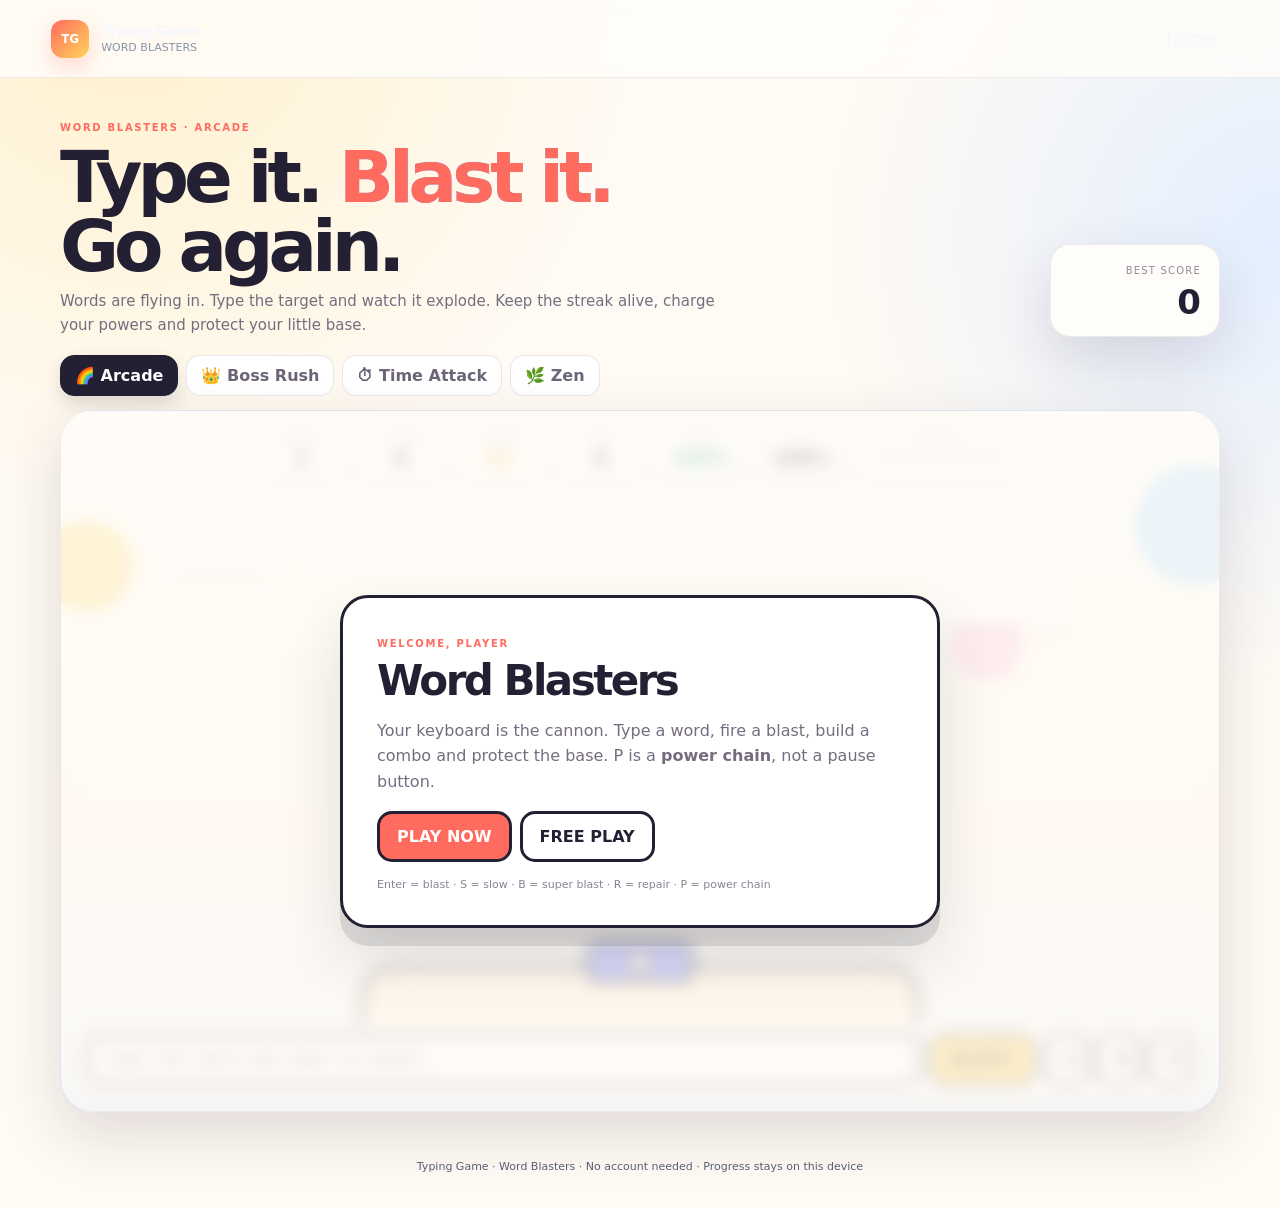
==== commit 0358b4fb: "Replace robot UI with playful Word Blasters" ====
--- a/game.html
+++ b/game.html
@@ -1,27 +1,3 @@
-<!doctype html><html lang="en"><head><meta charset="utf-8"><meta name="viewport" content="width=device-width,initial-scale=1"><meta name="theme-color" content="#050711"><title>Typing Game — Neon Siege</title><link rel="stylesheet" href="styles.css"><style>:root{--cyan:#42e8ff;--purple:#8b6cff;--pink:#ff5ca8;--green:#5dffad;--gold:#ffd45c;--red:#ff5870}body{background:#050711;color:#eef3ff;overflow-x:hidden}.shell{padding-top:30px}.game-top{display:flex;align-items:end;justify-content:space-between;gap:20px;margin-bottom:14px}.game-top h1{font-size:clamp(34px,5vw,58px);margin:6px 0;letter-spacing:-.05em}.game-top h1 span{color:var(--cyan)}.game-top p{margin:0;max-width:700px;color:#8d98b4;line-height:1.55}.best{border:1px solid #1d2842;background:#0b1020;border-radius:16px;padding:12px 16px;min-width:150px;text-align:right}.best small{display:block;color:#69748f;font-size:9px;letter-spacing:.13em}.best b{display:block;font-size:27px;margin-top:4px}.mode-tabs{display:flex;gap:8px;flex-wrap:wrap;margin-bottom:12px}.mode-tabs button{border:1px solid #202d49;background:#0b1120;color:#aebbd5;border-radius:11px;padding:10px 13px;font-weight:800;cursor:pointer}.mode-tabs button.active{border-color:#42e8ff66;color:#dffcff;background:#0d1928;box-shadow:0 0 18px #42e8ff12}.stage{position:relative;height:min(700px,76vh);min-height:540px;border:1px solid #1a2440;border-radius:26px;overflow:hidden;background:radial-gradient(circle at 50% 100%,#111d3a 0,#080c19 42%,#050711 78%);box-shadow:0 30px 100px #0008}.stage:before{content:"";position:absolute;inset:0;background:linear-gradient(#ffffff06 1px,transparent 1px),linear-gradient(90deg,#ffffff06 1px,transparent 1px);background-size:42px 42px;mask-image:linear-gradient(#000,transparent)}.stars{position:absolute;inset:0;background-image:radial-gradient(#ffffffaa 1px,transparent 1px);background-size:97px 113px;opacity:.18}.city{position:absolute;bottom:78px;left:0;right:0;height:95px;background:linear-gradient(90deg,#080b15 0 7%,transparent 7% 9%,#090d18 9% 15%,transparent 15% 18%,#080b15 18% 27%,transparent 27% 30%,#0a0e1b 30% 42%,transparent 42% 46%,#090c17 46% 53%,transparent 53% 58%,#090d19 58% 70%,transparent 70% 73%,#080b15 73% 83%,transparent 83% 87%,#090d18 87%);border-top:1px solid #1c2b4a}.core{position:absolute;bottom:48px;left:50%;transform:translateX(-50%);width:145px;height:145px;border-radius:50%;background:radial-gradient(circle,#e8fdff 0 3%,#42e8ff 4% 9%,#172a50 10% 35%,#09101f 36%);box-shadow:0 0 35px #42e8ff66,0 0 110px #42e8ff22;border:1px solid #42e8ff55}.core:after{content:"CORE";position:absolute;inset:0;display:grid;place-items:center;font-size:11px;letter-spacing:.24em;font-weight:900;color:#bdf8ff}.hud{position:absolute;top:0;left:0;right:0;z-index:8;padding:14px;display:grid;grid-template-columns:1.2fr repeat(5,1fr) 1.6fr;gap:8px;background:linear-gradient(#070a14ee,#070a1488,transparent)}.stat{padding:9px 11px;border:1px solid #1b2742;background:#0a0f1dce;border-radius:12px;backdrop-filter:blur(8px)}.stat small{display:block;color:#697591;font-size:9px;letter-spacing:.14em}.stat b{display:block;font-size:20px;margin-top:2px}.health b{color:var(--green)}.combo b{color:var(--gold)}.wave b{color:var(--cyan)}.meter{grid-column:span 2}.meter .track{height:7px;border-radius:9px;background:#171e31;overflow:hidden;margin-top:7px}.meter span{display:block;height:100%;width:0;background:linear-gradient(90deg,var(--purple),var(--cyan));transition:width .15s}.words{position:absolute;inset:84px 0 132px;z-index:4}.enemy{position:absolute;min-width:74px;padding:10px 14px;border:1px solid #263657;border-radius:12px;background:linear-gradient(135deg,#111b30,#0b1120);box-shadow:0 10px 28px #0007;color:#eaf2ff;font:700 15px/1 JetBrains Mono,monospace;white-space:nowrap}.enemy.target{border-color:var(--cyan);box-shadow:0 0 0 2px #42e8ff19,0 0 28px #42e8ff27}.enemy.danger{border-color:#ff587088;background:#28111b}.enemy.boss{font-size:18px;padding:14px 18px;border-color:#ff5ca8;background:linear-gradient(135deg,#32132b,#1b1023);box-shadow:0 0 32px #ff5ca833}.enemy.power{border-color:var(--gold);background:#2a230c;color:#fff2ad}.enemy:before{content:"";position:absolute;left:50%;top:100%;width:1px;height:110px;background:linear-gradient(#42e8ff66,transparent)}.enemy.boss:before{height:150px;background:linear-gradient(#ff5ca866,transparent)}.bossbar{position:absolute;top:80px;left:18%;right:18%;z-index:7;display:none}.bossbar.show{display:block}.bossbar label{display:flex;justify-content:space-between;font-size:10px;color:#ff9ac7;letter-spacing:.12em}.boss-track{height:8px;background:#2b1425;border-radius:9px;margin-top:5px;overflow:hidden}.boss-track span{display:block;height:100%;background:linear-gradient(90deg,var(--pink),var(--purple));width:100%}.input-zone{position:absolute;z-index:9;left:14px;right:14px;bottom:14px;display:flex;gap:9px;padding:10px;border:1px solid #202c48;border-radius:18px;background:#070b16e8;backdrop-filter:blur(12px)}.input-zone input{min-width:0;flex:1;border:0;outline:0;background:#0d1425;color:#fff;border-radius:12px;padding:15px 16px;font:700 17px JetBrains Mono,monospace}.input-zone button{border:0;border-radius:12px;padding:0 18px;font-weight:900;background:linear-gradient(135deg,#fff,#d9e5ff);color:#09101e;cursor:pointer}.powers{display:flex;gap:7px}.powers button{width:45px;height:45px;padding:0;border:1px solid #25324e;background:#10182b;color:#fff;border-radius:11px;font-weight:900;cursor:pointer}.powers button.ready{border-color:var(--gold);box-shadow:0 0 16px #ffd45c2b}.powers button:disabled{opacity:.4;cursor:not-allowed}.bossbar+*{}.feed{position:absolute;left:18px;bottom:86px;z-index:8;font-size:11px;color:#7f8aa4;pointer-events:none}.float{position:absolute;z-index:10;font-weight:900;pointer-events:none;animation:floatup .7s forwards}.float.good{color:var(--green)}.float.gold{color:var(--gold)}.float.bad{color:var(--red)}@keyframes floatup{to{transform:translateY(-55px);opacity:0}}.flash{animation:flash .22s}@keyframes flash{50%{filter:brightness(2)}}.shake{animation:shake .25s}@keyframes shake{25%{transform:translateX(-7px)}75%{transform:translateX(7px)}}.screen{position:absolute;inset:0;z-index:20;display:grid;place-items:center;background:#03050ce6;backdrop-filter:blur(10px)}.screen.hide{display:none}.card{width:min(610px,calc(100% - 30px));padding:32px;border:1px solid #263452;background:linear-gradient(145deg,#0c1222f2,#080c17f2);border-radius:24px;box-shadow:0 30px 100px #000}.tag{color:var(--cyan);font-size:10px;font-weight:900;letter-spacing:.2em}.card h2{font-size:40px;margin:10px 0 8px;letter-spacing:-.04em}.card p{color:#8e9ab5;line-height:1.55}.actions{display:flex;gap:9px;flex-wrap:wrap;margin-top:14px}.actions button{border:0;border-radius:12px;padding:13px 18px;font-weight:900;cursor:pointer}.primary{background:linear-gradient(135deg,var(--cyan),#7d75ff);color:#07101c}.secondary{background:#121a2c;color:#dce5ff;border:1px solid #273653!important}.result-grid{display:grid;grid-template-columns:repeat(4,1fr);gap:8px;margin:18px 0}.result{padding:13px;border:1px solid #1d2943;border-radius:12px;background:#0b1120}.result small{display:block;color:#697591;font-size:9px}.result b{font-size:23px}.ach{display:flex;gap:7px;flex-wrap:wrap;margin-top:10px}.badge{padding:7px 9px;border-radius:9px;background:#131c30;color:#7d89a3;font-size:10px}.badge.on{color:#ffd76b;border:1px solid #6b5723}.tip{margin-top:18px;font-size:11px;color:#68738d}@media(max-width:900px){.hud{grid-template-columns:repeat(3,1fr)}.meter{grid-column:span 3}.game-top{align-items:start}.best{display:none}}@media(max-width:560px){.stage{min-height:600px;height:78vh}.core{width:110px;height:110px}.words{inset:140px 0 135px}.result-grid{grid-template-columns:repeat(2,1fr)}.powers button{width:40px;height:45px}.input-zone{padding:8px}.input-zone button{padding:0 12px}.card{padding:24px}.card h2{font-size:32px}}</style></head>
-<body><header class="topbar"><a class="brand" href="index.html"><span class="brand-mark">TG</span><span><strong>Typing Game</strong><small>NEON SIEGE</small></span></a><div class="top-actions"><a class="ghost-btn" href="index.html">Home</a></div></header><main class="shell"><section class="game-top"><div><span class="eyebrow">NEON SIEGE · DEFEND THE CORE</span><h1>Type the threat. <span>Destroy it.</span></h1><p>Every word is an enemy. Clean typing builds your combo and charges abilities. Let too many through and the core falls.</p></div><div class="best"><small>LOCAL BEST</small><b id="best">0</b></div></section><div class="mode-tabs" id="modeTabs"><button data-mode="arcade" class="active">🌊 Arcade</button><button data-mode="boss">👹 Boss Rush</button><button data-mode="time">⏱ Time Attack</button><button data-mode="zen">🧘 Zen</button></div><section class="stage" id="stage"><div class="stars"></div><div class="city"></div><div class="core" id="core"></div><div class="hud"><div class="stat wave"><small>WAVE</small><b id="wave">1</b></div><div class="stat"><small>SCORE</small><b id="score">0</b></div><div class="stat combo"><small>COMBO</small><b id="combo">0×</b></div><div class="stat"><small>WPM</small><b id="wpm">0</b></div><div class="stat health"><small>CORE</small><b id="health">100%</b></div><div class="stat"><small>ACC</small><b id="accuracy">100%</b></div><div class="stat meter"><small>ENERGY</small><div class="track"><span id="energy"></span></div></div></div><div class="bossbar" id="bossbar"><label><span id="bossname">BOSS</span><span id="bossnum">100%</span></label><div class="boss-track"><span id="bosshp"></span></div></div><div class="words" id="words"></div><div class="feed" id="feed">SYSTEM: Awaiting pilot…</div><div class="input-zone"><input id="input" placeholder="Type a target word…" autocomplete="off" autocorrect="off" autocapitalize="off" spellcheck="false" aria-label="Type target word"><button id="hit">HIT</button><div class="powers"><button id="slow" title="Slow time">S</button><button id="blast" title="Blast targets">B</button><button id="shield" title="Repair core">R</button></div></div><div class="screen" id="screen"><div class="card" id="card"><span class="tag">MISSION READY</span><h2>NEON SIEGE</h2><p id="intro">Defend the core through escalating waves. Type words to destroy enemies, chain clean hits for score multipliers, and spend energy when the screen gets dangerous.</p><div class="actions"><button class="primary" id="start">START MISSION</button><button class="secondary" id="practice">PRACTICE MODE</button></div><div class="tip">Enter = hit · S = slow · B = blast · R = repair · P = pause · Esc = home</div></div></div></section></main><footer class="site-footer">Typing Game · Neon Siege · Progress saved locally</footer><script>
-(()=>{'use strict';const $=id=>document.getElementById(id);const ui={stage:$('stage'),core:$('core'),words:$('words'),input:$('input'),hit:$('hit'),screen:$('screen'),card:$('card'),start:$('start'),practice:$('practice'),wave:$('wave'),score:$('score'),combo:$('combo'),wpm:$('wpm'),health:$('health'),accuracy:$('accuracy'),energy:$('energy'),bossbar:$('bossbar'),bosshp:$('bosshp'),bossnum:$('bossnum'),bossname:$('bossname'),feed:$('feed'),best:$('best'),tabs:$('modeTabs'),slow:$('slow'),blast:$('blast'),shield:$('shield')};
-const POOLS={easy:'sun moon star cloud river apple music green happy quick jump light code game run blue fire wind gold neon pixel',mid:'keyboard browser velocity thunder rocket signal matrix shadow digital engine network secure future galaxy rhythm focus precise typing warrior momentum control',hard:'encryption framework javascript algorithm container architecture vulnerability authentication filesystem websocket deployment repository performance concurrency privilege cryptography',boss:'cataclysm firewall overlord datastream meltdown singularity apocalypse corruption blackout extinction protocol'};const BOSS=['VOID TITAN','RED QUEEN','DATA WRAITH','NIGHT ENGINE'];let g={mode:'arcade',running:false,paused:false,wave:1,score:0,combo:0,health:100,energy:0,correct:0,errors:0,chars:0,startAt:0,lastWaveAt:0,spawnMs:1200,fall:38,timeLimit:60,nextBoss:4,boss:null,slowUntil:0,words:[],spawnTimer:null,raf:null,statsTimer:null};
-function getBest(){return Number(localStorage.getItem('neon-siege-best')||0)}function saveResult(){const best=Math.max(getBest(),g.score);localStorage.setItem('neon-siege-best',String(best));const p=JSON.parse(localStorage.getItem('neon-profile')||'{}');p.runs=(p.runs||0)+1;p.words=(p.words||0)+g.correct;p.bestCombo=Math.max(p.bestCombo||0,g.combo);p.bestScore=Math.max(p.bestScore||0,best);localStorage.setItem('neon-profile',JSON.stringify(p));ui.best.textContent=best}
-function say(t){ui.feed.textContent='SYSTEM: '+t}function rand(a){return a[Math.floor(Math.random()*a.length)]}function pool(){if(g.mode==='zen')return POOLS.mid.split(' ');if(g.wave<3)return POOLS.easy.split(' ');if(g.wave<6)return POOLS.mid.split(' ');return POOLS.hard.split(' ')}
-function tone(freq,d=.05){try{const AC=window.AudioContext||window.webkitAudioContext;if(!AC)return;const c=tone.c||(tone.c=new AC()),o=c.createOscillator(),a=c.createGain();o.frequency.value=freq;o.type='sine';a.gain.setValueAtTime(.025,c.currentTime);a.gain.exponentialRampToValueAtTime(.0001,c.currentTime+d);o.connect(a);a.connect(c.destination);o.start();o.stop(c.currentTime+d)}catch{}}
-function popup(text,kind,x,y){const e=document.createElement('div');e.className='float '+kind;e.textContent=text;e.style.left=x+'px';e.style.top=y+'px';ui.stage.appendChild(e);setTimeout(()=>e.remove(),700)}
-function update(){const elapsed=Math.max(.01,(Date.now()-g.startAt)/1000);ui.wave.textContent=g.mode==='time'?'TIME':g.wave;ui.score.textContent=g.score;ui.combo.textContent=g.combo+'×';ui.health.textContent=Math.max(0,Math.round(g.health))+'%';ui.energy.style.width=g.energy+'%';ui.accuracy.textContent=(g.correct+g.errors)?Math.round(g.correct/(g.correct+g.errors)*100)+'%':'100%';ui.wpm.textContent=g.correct?Math.round((g.chars/5)/(elapsed/60)):0;ui.slow.disabled=g.energy<30;ui.blast.disabled=g.energy<55;ui.shield.disabled=g.energy<40;ui.slow.classList.toggle('ready',g.energy>=30);ui.blast.classList.toggle('ready',g.energy>=55);ui.shield.classList.toggle('ready',g.energy>=40)}
-function clearWords(){for(const x of g.words)x.el.remove();g.words=[];if(g.boss?.el)g.boss.el.remove();g.boss=null;ui.bossbar.classList.remove('show')}
-function showCard(title,tag,body,startText='START MISSION'){ui.card.querySelector('h2').textContent=title;ui.card.querySelector('.tag').textContent=tag;ui.card.querySelector('#intro').innerHTML=body;ui.start.textContent=startText;ui.practice.style.display='inline-block'}
-function reset(mode=g.mode){clearTimeout(g.spawnTimer);cancelAnimationFrame(g.raf);clearInterval(g.statsTimer);clearWords();g={mode,running:false,paused:false,wave:1,score:0,combo:0,health:100,energy:0,correct:0,errors:0,chars:0,startAt:0,lastWaveAt:0,spawnMs:1200,fall:38,timeLimit:60,nextBoss:4,boss:null,slowUntil:0,words:[],spawnTimer:null,raf:null,statsTimer:null};ui.input.value='';ui.screen.classList.remove('hide');showCard(mode==='time'?'TIME ATTACK':mode==='boss'?'BOSS RUSH':mode==='zen'?'ZEN PRACTICE':'NEON SIEGE',mode==='time'?'60 SECOND SPRINT':mode==='zen'?'NO PRESSURE':'MISSION READY',mode==='time'?'60 seconds. Max words, max combo. No health management — just chase the score.':mode==='boss'?'Survive the route and defeat every boss stage.':'Type enemies before they reach the core. Clean hits raise your combo and energy.',mode==='time'?'START SPRINT':mode==='zen'?'START ZEN':'START MISSION');update()}
-function spawn(){if(!g.running||g.paused||g.boss)return;const e=document.createElement('div');let word=rand(pool());e.className='enemy';e.textContent=word;const x=5+Math.random()*86;e.style.left=x+'%';e.style.top='-50px';ui.words.appendChild(e);g.words.push({el:e,word:word.toLowerCase(),y:-50});}
-function spawnBoss(){if(g.mode==='zen'||g.mode==='time'||g.boss)return;clearWords();g.boss={hp:100,word:rand(POOLS.boss.split(' '))+' '+rand(POOLS.boss.split(' '))+' '+rand(POOLS.boss.split(' '))};ui.bossbar.classList.add('show');ui.bossname.textContent=rand(BOSS);ui.bossnum.textContent='100%';ui.bosshp.style.width='100%';const e=document.createElement('div');e.className='enemy boss target';e.textContent=g.boss.word;e.style.left='50%';e.style.top='34%';e.style.transform='translateX(-50%)';ui.words.appendChild(e);g.boss.el=e;say('BOSS INBOUND — type the full target');tone(220,.14)}
-function levelUp(){g.wave++;g.spawnMs=Math.max(380,1200-g.wave*85);g.fall=Math.min(125,38+g.wave*5);g.lastWaveAt=Date.now();if(g.wave%4===0&&g.mode!=='zen'&&g.mode!=='time')spawnBoss();else{say('WAVE '+g.wave+' — threat level increased');popup('WAVE '+g.wave,'gold',ui.stage.clientWidth/2-38,110);tone(760,.08)}}
-function destroy(index){const x=g.words[index];if(!x)return;const mult=Math.min(6,1+Math.floor((g.combo+1)/10));const gained=Math.max(10,x.word.length*10)*mult;x.el.remove();g.words.splice(index,1);g.correct++;g.chars+=x.word.length;g.combo++;g.score+=gained;g.energy=Math.min(100,g.energy+Math.min(6,1+x.word.length/10));if(g.combo%10===0){popup('×'+mult+' COMBO','gold',ui.stage.clientWidth/2-28,142);tone(980,.08)}else tone(600+Math.min(300,g.combo*5),.03);popup('+'+gained,'good',x.el.offsetLeft,x.el.offsetTop)}
-function bossHit(){const b=g.boss;if(!b)return;g.correct++;g.chars+=b.word.length;b.hp=0;g.combo++;g.score+=750;g.energy=Math.min(100,g.energy+35);popup('BOSS DOWN','gold',ui.stage.clientWidth/2-34,180);b.el.remove();g.boss=null;ui.bossbar.classList.remove('show');g.health=Math.min(100,g.health+20);tone(1200,.16);levelUp()}
-function submit(){if(!g.running||g.paused)return;const value=ui.input.value.trim().toLowerCase();if(!value)return;if(g.boss){if(value===g.boss.word.toLowerCase())bossHit();else{g.errors++;g.combo=0;tone(160,.04);popup('MISS','bad',ui.stage.clientWidth/2-15,180)}ui.input.value='';update();return}const idx=g.words.findIndex(x=>x.word===value);if(idx>=0){destroy(idx)}else{g.errors++;g.combo=0;tone(160,.04);popup('MISS','bad',Math.max(20,ui.stage.clientWidth/2-15),ui.stage.clientHeight-180)}ui.input.value='';update()}
-function miss(i){const x=g.words[i];if(!x)return;x.el.remove();g.words.splice(i,1);g.errors++;g.combo=0;if(g.mode!=='zen'&&g.mode!=='time'){g.health=Math.max(0,g.health-10);ui.stage.classList.remove('shake');void ui.stage.offsetWidth;ui.stage.classList.add('shake');popup('-10 CORE','bad',ui.stage.clientWidth/2-28,ui.stage.clientHeight-170);tone(150,.08);if(g.health<=0)finish('CORE DESTROYED')}else tone(170,.035)}
-function ability(kind){if(!g.running||g.paused)return;if(kind==='slow'&&g.energy>=30){g.energy-=30;g.slowUntil=Date.now()+7000;say('TIME SLOWED FOR 7 SEC');tone(520,.09)}else if(kind==='blast'&&g.energy>=55){g.energy-=55;const targets=g.words.splice(0,Math.min(4,g.words.length));targets.forEach(x=>{x.el.remove();g.score+=120;g.combo++});say('BLAST — TARGETS CLEARED');tone(980,.12)}else if(kind==='shield'&&g.energy>=40){g.energy-=40;g.health=Math.min(100,g.health+30);say('CORE REPAIRED +30');tone(720,.1)}update()}
-function tick(){if(!g.running||g.paused)return;const now=Date.now();const speed=(g.slowUntil>now?.42:1)*g.fall/60;for(let i=g.words.length-1;i>=0;i--){const x=g.words[i];if(g.boss&&x===g.boss.el)continue;x.y+=speed;x.el.style.top=x.y+'px';if(x.y>ui.words.clientHeight-55)miss(i);else if(x.y>ui.words.clientHeight-150)x.el.classList.add('danger')}if((g.mode==='arcade'||g.mode==='boss')&&!g.boss&&now-g.lastWaveAt>15000)levelUp();if(g.mode==='time'&&now-g.startAt>=60000){finish('TIME UP');return}update();g.raf=requestAnimationFrame(tick)}
-function spawnLoop(){if(!g.running||g.paused)return;spawn();g.spawnTimer=setTimeout(spawnLoop,Math.max(300,g.spawnMs-g.wave*12))}
-function start(mode=g.mode){clearWords();g={mode,running:true,paused:false,wave:1,score:0,combo:0,health:mode==='zen'?100:100,energy:0,correct:0,errors:0,chars:0,startAt:Date.now(),lastWaveAt:Date.now(),spawnMs:1200,fall:38,timeLimit:60,nextBoss:4,boss:null,slowUntil:0,words:[],spawnTimer:null,raf:null,statsTimer:null};ui.screen.classList.add('hide');ui.input.focus();say(mode==='time'?'GO — 60 SECONDS':'SYSTEM ONLINE — DEFEND THE CORE');tone(820,.08);spawnLoop();g.statsTimer=setInterval(update,250);g.raf=requestAnimationFrame(tick)}
-function togglePause(){if(!g.running||g.mode==='time')return;g.paused=!g.paused;if(g.paused){clearTimeout(g.spawnTimer);ui.screen.classList.remove('hide');showCard('PAUSED','SYSTEM PAUSED','Take a breath. Resume when ready.','RESUME')}else{ui.screen.classList.add('hide');ui.practice.style.display='inline-block';ui.input.focus();spawnLoop();g.raf=requestAnimationFrame(tick)}}
-function finish(reason){if(!g.running)return;g.running=false;clearTimeout(g.spawnTimer);cancelAnimationFrame(g.raf);clearInterval(g.statsTimer);clearWords();saveResult();const elapsed=Math.max(.01,(Date.now()-g.startAt)/1000);const wpm=Math.round((g.chars/5)/(elapsed/60));const acc=Math.round(g.correct/Math.max(1,g.correct+g.errors)*100);showCard(reason,'RUN COMPLETE',`<div class="result-grid"><div class="result"><small>SCORE</small><b>${g.score}</b></div><div class="result"><small>WPM</small><b>${wpm}</b></div><div class="result"><small>ACCURACY</small><b>${acc}%</b></div><div class="result"><small>BEST</small><b>${getBest()}</b></div></div><div class="ach"><span class="badge ${g.score>=1000?'on':''}">⚡ 1K SCORE</span><span class="badge ${g.combo>=25?'on':''}">🔥 25 COMBO</span><span class="badge ${acc===100?'on':''}">🎯 PERFECT</span></div>`,'PLAY AGAIN');ui.practice.style.display='inline-block';tone(120,.2);ui.input.value=''}
-ui.hit.onclick=submit;ui.input.addEventListener('keydown',e=>{if(e.key==='Enter'){e.preventDefault();submit()}if(e.key==='Escape')location.href='index.html'});ui.start.onclick=()=>g.paused?togglePause():start(g.mode);ui.practice.onclick=()=>start(g.mode==='zen'?'zen':'zen');ui.slow.onclick=()=>ability('slow');ui.blast.onclick=()=>ability('blast');ui.shield.onclick=()=>ability('shield');ui.tabs.addEventListener('click',e=>{const b=e.target.closest('button');if(!b)return;ui.tabs.querySelectorAll('button').forEach(x=>x.classList.remove('active'));b.classList.add('active');g.running=false;reset(b.dataset.mode)});document.addEventListener('keydown',e=>{if(e.key.toLowerCase()==='p'){e.preventDefault();togglePause()}if(e.key.toLowerCase()==='s'){e.preventDefault();ability('slow')}if(e.key.toLowerCase()==='b'){e.preventDefault();ability('blast')}if(e.key.toLowerCase()==='r'){e.preventDefault();ability('shield')}});reset('arcade');ui.best.textContent=getBest();
-})();</script></body></html>
+<!doctype html><html lang="en"><head><meta charset="utf-8"><meta name="viewport" content="width=device-width,initial-scale=1"><meta name="theme-color" content="#ff6b5e"><title>Typing Game — Word Blasters</title><link rel="stylesheet" href="styles.css"><style>:root{--ink:#242034;--paper:#fffdf9;--coral:#ff6b5e;--yellow:#ffd45a;--purple:#8c74ff;--mint:#55dfaa;--pink:#ff73b6;--shadow:0 22px 60px rgba(45,34,65,.15)}body{background:radial-gradient(circle at 10% 0,#fff1ce 0,transparent 30%),radial-gradient(circle at 100% 20%,#e4efff 0,transparent 28%),#fffaf3;color:var(--ink)}.topbar{background:rgba(255,253,249,.84);border-bottom:1px solid rgba(36,32,52,.08)}.brand-mark{background:linear-gradient(135deg,var(--coral),var(--yellow));box-shadow:0 8px 20px rgba(255,107,94,.25)}.shell{padding-top:38px}.hero{display:flex;justify-content:space-between;align-items:end;gap:26px;margin-bottom:18px}.eyebrow{color:var(--coral)}.hero h1{font-size:clamp(42px,6vw,72px);line-height:.96;letter-spacing:-.07em;margin:8px 0}.hero h1 span{color:var(--coral)}.hero p{max-width:660px;color:#756d7f;line-height:1.6;margin:0;font-size:15px}.best{padding:14px 18px;background:var(--paper);border:1px solid rgba(36,32,52,.08);box-shadow:var(--shadow);border-radius:20px;text-align:right;min-width:170px}.best small{font-size:10px;color:#91899c;letter-spacing:.12em}.best b{display:block;font-size:34px;margin-top:4px}.mode-tabs{display:flex;gap:8px;flex-wrap:wrap;margin-bottom:14px}.mode-tabs button{border:1px solid rgba(36,32,52,.1);background:#fff;color:#6e6578;border-radius:14px;padding:10px 14px;font-weight:800;cursor:pointer}.mode-tabs button.active{background:#242034;color:#fff;border-color:#242034;box-shadow:0 8px 18px rgba(36,32,52,.14)}.stage{position:relative;min-height:650px;height:min(740px,78vh);overflow:hidden;border-radius:32px;border:1px solid rgba(36,32,52,.08);background:linear-gradient(180deg,#fff 0,#fff5e8 58%,#eaf4ff 100%);box-shadow:var(--shadow)}.sky-dot{position:absolute;border-radius:50%;opacity:.75}.d1{width:90px;height:90px;background:#ffd45a;left:-18px;top:110px}.d2{width:120px;height:120px;background:#9dd8ff;right:-36px;top:54px}.d3{width:70px;height:70px;background:#ffb6d6;right:17%;top:200px}.cloud{position:absolute;background:#fff;border-radius:999px;box-shadow:0 10px 22px rgba(60,60,90,.08)}.cloud:before,.cloud:after{content:"";position:absolute;background:#fff;border-radius:50%}.cloud:before{width:45px;height:45px;left:22px;top:-18px}.cloud:after{width:62px;height:62px;right:24px;top:-28px}.c1{width:130px;height:38px;left:8%;top:120px}.c2{width:150px;height:42px;right:12%;top:170px}.hud{position:absolute;z-index:8;left:14px;right:14px;top:14px;display:flex;gap:8px;flex-wrap:wrap;justify-content:center}.chip{padding:9px 12px;border-radius:14px;background:rgba(255,255,255,.86);border:1px solid rgba(36,32,52,.08);box-shadow:0 8px 18px rgba(36,32,52,.08);min-width:92px;text-align:center}.chip small{display:block;color:#8b8394;font-size:9px;letter-spacing:.1em}.chip b{display:block;font-size:19px;margin-top:2px}.chip.combo b{color:#e99a00}.chip.health b{color:#1ca06d}.chip.energy{min-width:170px}.energy-track{height:8px;background:#eee5ee;border-radius:99px;overflow:hidden;margin-top:6px}.energy-track span{display:block;height:100%;width:0;background:linear-gradient(90deg,var(--purple),var(--pink));transition:.2s}.playfield{position:absolute;inset:78px 0 116px;z-index:4}.enemy{position:absolute;display:flex;align-items:center;gap:9px;padding:10px 14px;border-radius:18px;background:#fff;border:3px solid var(--ink);box-shadow:0 10px 0 rgba(36,32,52,.12),0 18px 28px rgba(36,32,52,.09);font:800 16px/1 Inter,sans-serif;white-space:nowrap;transition:transform .08s}.enemy .face{width:31px;height:31px;border-radius:50%;display:grid;place-items:center;font-size:17px}.enemy.target{border-color:var(--coral);box-shadow:0 0 0 5px rgba(255,107,94,.12),0 10px 0 rgba(36,32,52,.12);transform:scale(1.05)}.enemy.boss{font-size:22px;padding:15px 20px;border-radius:22px;background:#fff0f5;border-color:var(--pink);box-shadow:0 13px 0 rgba(255,115,182,.15),0 25px 36px rgba(36,32,52,.14)}.base{position:absolute;z-index:5;left:50%;bottom:54px;transform:translateX(-50%);width:min(560px,88%);height:92px;border-radius:34px 34px 20px 20px;background:#ffedd2;border:4px solid var(--ink);box-shadow:0 12px 0 rgba(36,32,52,.12)}.base .blaster{position:absolute;width:110px;height:44px;left:50%;top:-30px;transform:translateX(-50%);border-radius:18px 18px 12px 12px;background:#6f7cff;border:4px solid var(--ink)}.base .blaster:after{content:"";position:absolute;width:18px;height:18px;border-radius:50%;background:#fff;left:50%;top:7px;transform:translateX(-50%);border:3px solid var(--ink)}.input-zone{position:absolute;z-index:10;left:14px;right:14px;bottom:14px;display:flex;gap:8px;padding:10px;background:rgba(255,255,255,.9);border:1px solid rgba(36,32,52,.08);border-radius:20px;box-shadow:0 12px 28px rgba(36,32,52,.1)}.input-zone input{flex:1;min-width:0;border:3px solid var(--ink);border-radius:15px;background:#fff;padding:14px 16px;outline:none;color:var(--ink);font:800 17px JetBrains Mono,monospace}.input-zone input:focus{border-color:var(--coral);box-shadow:0 0 0 5px rgba(255,107,94,.1)}.input-zone button{border:3px solid var(--ink);border-radius:15px;background:var(--yellow);color:var(--ink);font-weight:900;padding:0 18px;cursor:pointer}.powers{display:flex;gap:6px}.powers button{width:46px;border:3px solid var(--ink);background:#fff;border-radius:15px;font-weight:900;cursor:pointer}.powers button.ready{background:#cffff0}.fx{position:absolute;inset:0;z-index:15;pointer-events:none}.pop{position:absolute;font-weight:1000;animation:pop .72s forwards;pointer-events:none}.good{color:#1ba16b}.combo-pop{color:#e28a00}.bad{color:#e64f67}@keyframes pop{0%{opacity:0;transform:translate(-50%,0) scale(.7)}20%{opacity:1;transform:translate(-50%,-10px) scale(1.08)}100%{opacity:0;transform:translate(-50%,-72px) scale(.95)}}.shake{animation:shake .22s}@keyframes shake{25%{transform:translateX(-8px)}75%{transform:translateX(8px)}}.screen{position:absolute;inset:0;z-index:20;display:grid;place-items:center;background:rgba(255,251,245,.72);backdrop-filter:blur(8px)}.screen.hide{display:none}.card{width:min(600px,calc(100% - 28px));padding:34px;border-radius:28px;background:#fff;border:3px solid var(--ink);box-shadow:0 18px 0 rgba(36,32,52,.12),0 28px 60px rgba(36,32,52,.14)}.card h2{font-size:42px;line-height:1;letter-spacing:-.06em;margin:9px 0 8px}.card p{color:#756d7f;line-height:1.6}.actions{display:flex;flex-wrap:wrap;gap:8px;margin-top:16px}.actions button{border:3px solid var(--ink);border-radius:15px;padding:13px 17px;font-weight:900;cursor:pointer}.primary{background:var(--coral);color:#fff}.secondary{background:#fff;color:var(--ink)}.tip{margin-top:16px;color:#8b8394;font-size:11px}.bossbar{position:absolute;z-index:9;top:76px;left:18%;right:18%;display:none}.bossbar.show{display:block}.bossbar label{display:flex;justify-content:space-between;font-size:10px;font-weight:900;letter-spacing:.1em}.boss-track{height:10px;margin-top:5px;background:#f7dfe9;border-radius:99px;overflow:hidden;border:2px solid var(--ink)}.boss-track span{display:block;height:100%;background:linear-gradient(90deg,var(--pink),var(--purple));width:100%}@media(max-width:860px){.best{display:none}.hero{align-items:start}.chip{min-width:80px}.chip.energy{min-width:160px}.stage{min-height:620px}}@media(max-width:560px){.stage{height:80vh}.hud{gap:5px}.chip{min-width:76px;padding:7px}.chip b{font-size:16px}.chip.energy{min-width:150px}.input-zone{gap:5px;padding:8px}.input-zone button{padding:0 12px}.powers button{width:40px}.card{padding:24px}.card h2{font-size:33px}}</style></head><body><header class="topbar"><a class="brand" href="index.html"><span class="brand-mark">TG</span><span><strong>Typing Game</strong><small>WORD BLASTERS</small></span></a><div class="top-actions"><a class="ghost-btn" href="index.html">Home</a></div></header><main class="shell"><section class="hero"><div><span class="eyebrow">WORD BLASTERS · ARCADE</span><h1>Type it. <span>Blast it.</span><br>Go again.</h1><p>Words are flying in. Type the target and watch it explode. Keep the streak alive, charge your powers and protect your little base.</p></div><div class="best"><small>BEST SCORE</small><b id="best">0</b></div></section><div class="mode-tabs" id="modeTabs"><button class="active" data-mode="arcade">🌈 Arcade</button><button data-mode="boss">👑 Boss Rush</button><button data-mode="time">⏱ Time Attack</button><button data-mode="zen">🌿 Zen</button></div><section class="stage" id="stage"><div class="sky-dot d1"></div><div class="sky-dot d2"></div><div class="sky-dot d3"></div><div class="cloud c1"></div><div class="cloud c2"></div><div class="hud"><div class="chip"><small>WAVE</small><b id="wave">1</b></div><div class="chip"><small>SCORE</small><b id="score">0</b></div><div class="chip combo"><small>COMBO</small><b id="combo">0×</b></div><div class="chip"><small>WPM</small><b id="wpm">0</b></div><div class="chip health"><small>BASE</small><b id="health">100%</b></div><div class="chip"><small>ACC</small><b id="accuracy">100%</b></div><div class="chip energy"><small>ENERGY</small><div class="energy-track"><span id="energy"></span></div></div></div><div class="bossbar" id="bossbar"><label><span id="bossname">BOSS</span><span id="bossnum">100%</span></label><div class="boss-track"><span id="bosshp"></span></div></div><div class="playfield" id="playfield"></div><div class="fx" id="fx"></div><div class="base"><div class="blaster"></div></div><div class="input-zone"><input id="input" placeholder="Type the word you want to blast…" autocomplete="off" autocorrect="off" autocapitalize="off" spellcheck="false" aria-label="Type target word"><button id="hit">BLAST!</button><div class="powers"><button id="slow" title="Slow the word storm">S</button><button id="blast" title="Blast all visible targets">B</button><button id="shield" title="Repair your base">R</button></div></div><div class="screen" id="screen"><div class="card"><span class="eyebrow">WELCOME, PLAYER</span><h2 id="cardTitle">Word Blasters</h2><p id="cardText">Your keyboard is the cannon. Type a word, fire a blast, build a combo and protect the base. P is a <b>power chain</b>, not a pause button.</p><div class="actions"><button class="primary" id="start">PLAY NOW</button><button class="secondary" id="practice">FREE PLAY</button></div><div class="tip">Enter = blast · S = slow · B = super blast · R = repair · P = power chain</div></div></div></section></main><footer class="site-footer">Typing Game · Word Blasters · No account needed · Progress stays on this device</footer><script>
+(()=>{'use strict';const $=id=>document.getElementById(id);const ui={stage:$('stage'),field:$('playfield'),fx:$('fx'),input:$('input'),hit:$('hit'),screen:$('screen'),title:$('cardTitle'),text:$('cardText'),start:$('start'),practice:$('practice'),wave:$('wave'),score:$('score'),combo:$('combo'),wpm:$('wpm'),health:$('health'),accuracy:$('accuracy'),energy:$('energy'),bossbar:$('bossbar'),bosshp:$('bosshp'),bossnum:$('bossnum'),bossname:$('bossname'),best:$('best'),tabs:$('modeTabs'),slow:$('slow'),blast:$('blast'),shield:$('shield')};const POOLS={easy:'sun moon star cloud apple music green happy jump light code game run blue fire gold neon smile candy bunny comet rainbow peach cookie magic',mid:'keyboard browser velocity thunder rocket signal digital engine network future galaxy rhythm focus typing warrior sparkle bubble',hard:'encryption framework javascript algorithm container architecture vulnerability authentication filesystem websocket deployment repository performance concurrency cryptography',boss:'dragon volcano tornado champion monster king chaos thunderboss supernova'};const FACES=['😎','🤖','👾','😈','🐸','🦊','🐼','🐙','🦄','😤'];const BOSS=['DRAGON KING','MEGA MONSTER','WORD WIZARD','THE GLITCH'];let g={mode:'arcade',running:false,wave:1,score:0,combo:0,health:100,energy:0,correct:0,errors:0,chars:0,startAt:0,spawnMs:1100,fall:38,timeLimit:60,words:[],boss:null,raf:null,timer:null,spawner:null,slowUntil:0,lastWaveAt:0};const best=()=>Number(localStorage.getItem('wb-best')||0);ui.best.textContent=best();function pool(){return(g.wave<3?POOLS.easy:g.wave<6?POOLS.mid:POOLS.hard).split(' ')}function rand(a){return a[Math.floor(Math.random()*a.length)]}function beep(freq,d=.05){try{const C=window.AudioContext||window.webkitAudioContext,c=beep.c||(beep.c=new C),o=c.createOscillator(),v=c.createGain();o.type='sine';o.frequency.value=freq;v.gain.value=.025;v.gain.exponentialRampToValueAtTime(.0001,c.currentTime+d);o.connect(v);v.connect(c.destination);o.start();o.stop(c.currentTime+d)}catch{}}function popup(txt,cls,x,y){const e=document.createElement('div');e.className='pop '+cls;e.textContent=txt;e.style.left=x+'px';e.style.top=y+'px';ui.fx.appendChild(e);setTimeout(()=>e.remove(),720)}function reset(){clearInterval(g.timer);clearInterval(g.spawner);cancelAnimationFrame(g.raf);g={mode:g.mode,running:false,wave:1,score:0,combo:0,health:100,energy:0,correct:0,errors:0,chars:0,startAt:0,spawnMs:g.mode==='time'?900:1100,fall:g.mode==='time'?48:38,timeLimit:60,words:[],boss:null,raf:null,timer:null,spawner:null,slowUntil:0,lastWaveAt:0};ui.field.innerHTML='';ui.bossbar.classList.remove('show');update()}function update(){ui.wave.textContent=g.mode==='time'?'TIME':g.wave;ui.score.textContent=g.score;ui.combo.textContent=g.combo+'×';ui.health.textContent=Math.max(0,Math.round(g.health))+'%';ui.energy.style.width=g.energy+'%';ui.accuracy.textContent=(g.correct+g.errors)?Math.round(g.correct/(g.correct+g.errors)*100)+'%':'100%';ui.wpm.textContent=g.correct?Math.round((g.chars/5)/Math.max((Date.now()-g.startAt)/60000,.01)):0;ui.slow.classList.toggle('ready',g.energy>=30);ui.blast.classList.toggle('ready',g.energy>=60);ui.shield.classList.toggle('ready',g.energy>=45)}function spawn(kind='normal'){if(!g.running)return;const e=document.createElement('div');e.className='enemy';const word=kind==='boss'?rand(POOLS.boss.split(' ')):rand(pool());const face=kind==='boss'?'👑':rand(FACES);e.innerHTML='<span class="face">'+face+'</span><span>'+word+'</span>';const x=5+Math.random()*86;e.style.left=x+'%';e.style.top='-52px';ui.field.appendChild(e);g.words.push({el:e,word:word.toLowerCase(),y:-52,kind,boss:kind==='boss'})}function spawnBoss(){g.boss={hp:100};ui.bossbar.classList.add('show');ui.bossname.textContent=rand(BOSS);ui.bossnum.textContent='100%';ui.bosshp.style.width='100%';spawn('boss');g.words[g.words.length-1].el.classList.add('boss')}function hitWord(target){const i=g.words.findIndex(w=>w.word===target);if(i<0){g.errors++;g.combo=0;ui.stage.classList.add('shake');setTimeout(()=>ui.stage.classList.remove('shake'),220);beep(180,.08);return}const w=g.words[i],rect=w.el.getBoundingClientRect(),sr=ui.stage.getBoundingClientRect();w.el.remove();g.words.splice(i,1);if(w.boss){g.boss.hp=Math.max(0,g.boss.hp-12);g.score+=75;g.combo+=2;g.energy=Math.min(100,g.energy+16);ui.bosshp.style.width=g.boss.hp+'%';ui.bossnum.textContent=Math.round(g.boss.hp)+'%';popup('BOSS HIT!','combo-pop',rect.left-sr.left,rect.top-sr.top);beep(850,.1);if(g.boss.hp<=0){g.score+=500;g.wave++;g.boss=null;ui.bossbar.classList.remove('show');popup('BOSS DOWN!','good',sr.width/2,sr.height*.3);beep(1100,.15)}}else{g.combo++;g.correct++;g.chars+=w.word.length;g.energy=Math.min(100,g.energy+Math.min(8,1+w.word.length/3));const mult=1+Math.min(5,Math.floor(g.combo/8)*.5);g.score+=Math.round(w.word.length*12*mult);popup('+'+Math.round(w.word.length*12*mult),'good',rect.left-sr.left,rect.top-sr.top);if(g.combo>0&&g.combo%10===0){popup('COMBO x'+g.combo,'combo-pop',sr.width/2,sr.height*.35);beep(980,.12)}}ui.input.value='';update()}function miss(w){w.el.remove();g.words=g.words.filter(x=>x!==w);g.health-=w.boss?30:10;g.combo=0;ui.stage.classList.add('shake');setTimeout(()=>ui.stage.classList.remove('shake'),220);popup('-'+(w.boss?30:10),'bad',ui.stage.clientWidth/2,130);beep(160,.1);if(g.health<=0)end()}function abilities(key){if(key==='s'&&g.energy>=30){g.energy-=30;g.slowUntil=Date.now()+6000;popup('SLOW TIME!','combo-pop',ui.stage.clientWidth/2,170);beep(600,.12)}else if(key==='b'&&g.energy>=60){g.energy-=60;g.words.forEach(w=>w.el.remove());g.words=[];g.score+=150;popup('SUPER BLAST!','combo-pop',ui.stage.clientWidth/2,220);beep(1000,.15)}else if(key==='r'&&g.energy>=45){g.energy-=45;g.health=Math.min(100,g.health+25);popup('+25 BASE','good',ui.stage.clientWidth/2,250);beep(720,.1)}else if(key==='p'&&g.energy>=20){g.energy-=20;g.score+=50;g.combo+=5;popup('POWER CHAIN +5!','combo-pop',ui.stage.clientWidth/2,280);beep(900,.12)}update()}function loop(){if(!g.running)return;const slow=Date.now()<g.slowUntil?.42:1;g.words.slice().forEach(w=>{w.y+=g.fall/60*slow;w.el.style.top=w.y+'px';if(w.y>ui.field.clientHeight-58)miss(w)});if(g.mode!=='zen'&&g.mode!=='time'&&Date.now()-g.lastWaveAt>14000){g.wave++;g.lastWaveAt=Date.now();g.spawnMs=Math.max(480,g.spawnMs-90);g.fall=Math.min(90,g.fall+6);if(g.mode==='boss'&&g.wave%2===0)spawnBoss()}update();g.raf=requestAnimationFrame(loop)}function start(practice=false){reset();g.running=true;g.startAt=Date.now();g.lastWaveAt=Date.now();if(practice)g.mode='zen';ui.screen.classList.add('hide');ui.input.focus();g.spawner=setInterval(()=>{if(g.mode!=='boss'||!g.boss)spawn();else if(Math.random()<.35)spawn('normal')},g.spawnMs);g.timer=setInterval(()=>{if(g.mode==='time'&&Date.now()-g.startAt>g.timeLimit*1000)end()},200);spawn();if(g.mode==='boss')spawnBoss();loop()}function end(){if(!g.running)return;g.running=false;clearInterval(g.spawner);clearInterval(g.timer);cancelAnimationFrame(g.raf);ui.input.blur();const s=best(),isBest=g.score>s,newBest=Math.max(s,g.score);localStorage.setItem('wb-best',newBest);ui.best.textContent=newBest;ui.title.textContent=isBest?'NEW HIGH SCORE!':'RUN COMPLETE';ui.text.innerHTML='<b>'+g.score+'</b> points. You reached combo <b>'+g.combo+'</b> with <b>'+ui.wpm.textContent+' WPM</b>.';ui.start.textContent='PLAY AGAIN';ui.practice.textContent='FREE PLAY';ui.screen.classList.remove('hide')}ui.hit.onclick=()=>{const v=ui.input.value.trim().toLowerCase();if(v)hitWord(v)};ui.input.addEventListener('input',()=>{const val=ui.input.value.toLowerCase(),t=g.words.find(w=>w.word.startsWith(val));g.words.forEach(w=>w.el.classList.toggle('target',!!val&&w===t))});ui.input.addEventListener('keydown',e=>{if(e.key==='Enter'){e.preventDefault();ui.hit.click()}});ui.start.onclick=()=>start(false);ui.practice.onclick=()=>start(true);ui.slow.onclick=()=>abilities('s');ui.blast.onclick=()=>abilities('b');ui.shield.onclick=()=>abilities('r');ui.tabs.querySelectorAll('button').forEach(b=>b.onclick=()=>{ui.tabs.querySelectorAll('button').forEach(x=>x.classList.remove('active'));b.classList.add('active');g.mode=b.dataset.mode;reset();ui.screen.classList.remove('hide');ui.title.textContent=b.dataset.mode==='boss'?'Boss Rush':b.dataset.mode==='time'?'Time Attack':b.dataset.mode==='zen'?'Free Play':'Word Blasters';ui.text.textContent=b.dataset.mode==='boss'?'Every second wave brings a giant word boss. Beat it before it reaches the base.':b.dataset.mode==='time'?'60 seconds. Highest score wins. Speed is everything.':b.dataset.mode==='zen'?'No pressure. Practice longer words and explore the game at your own pace.':'Blast incoming words, build combo and unlock stronger waves.'});document.addEventListener('keydown',e=>{if(e.target===ui.input)return;if(['s','b','r','p'].includes(e.key.toLowerCase())){e.preventDefault();abilities(e.key.toLowerCase())}});update()})();
+</script></body></html>
